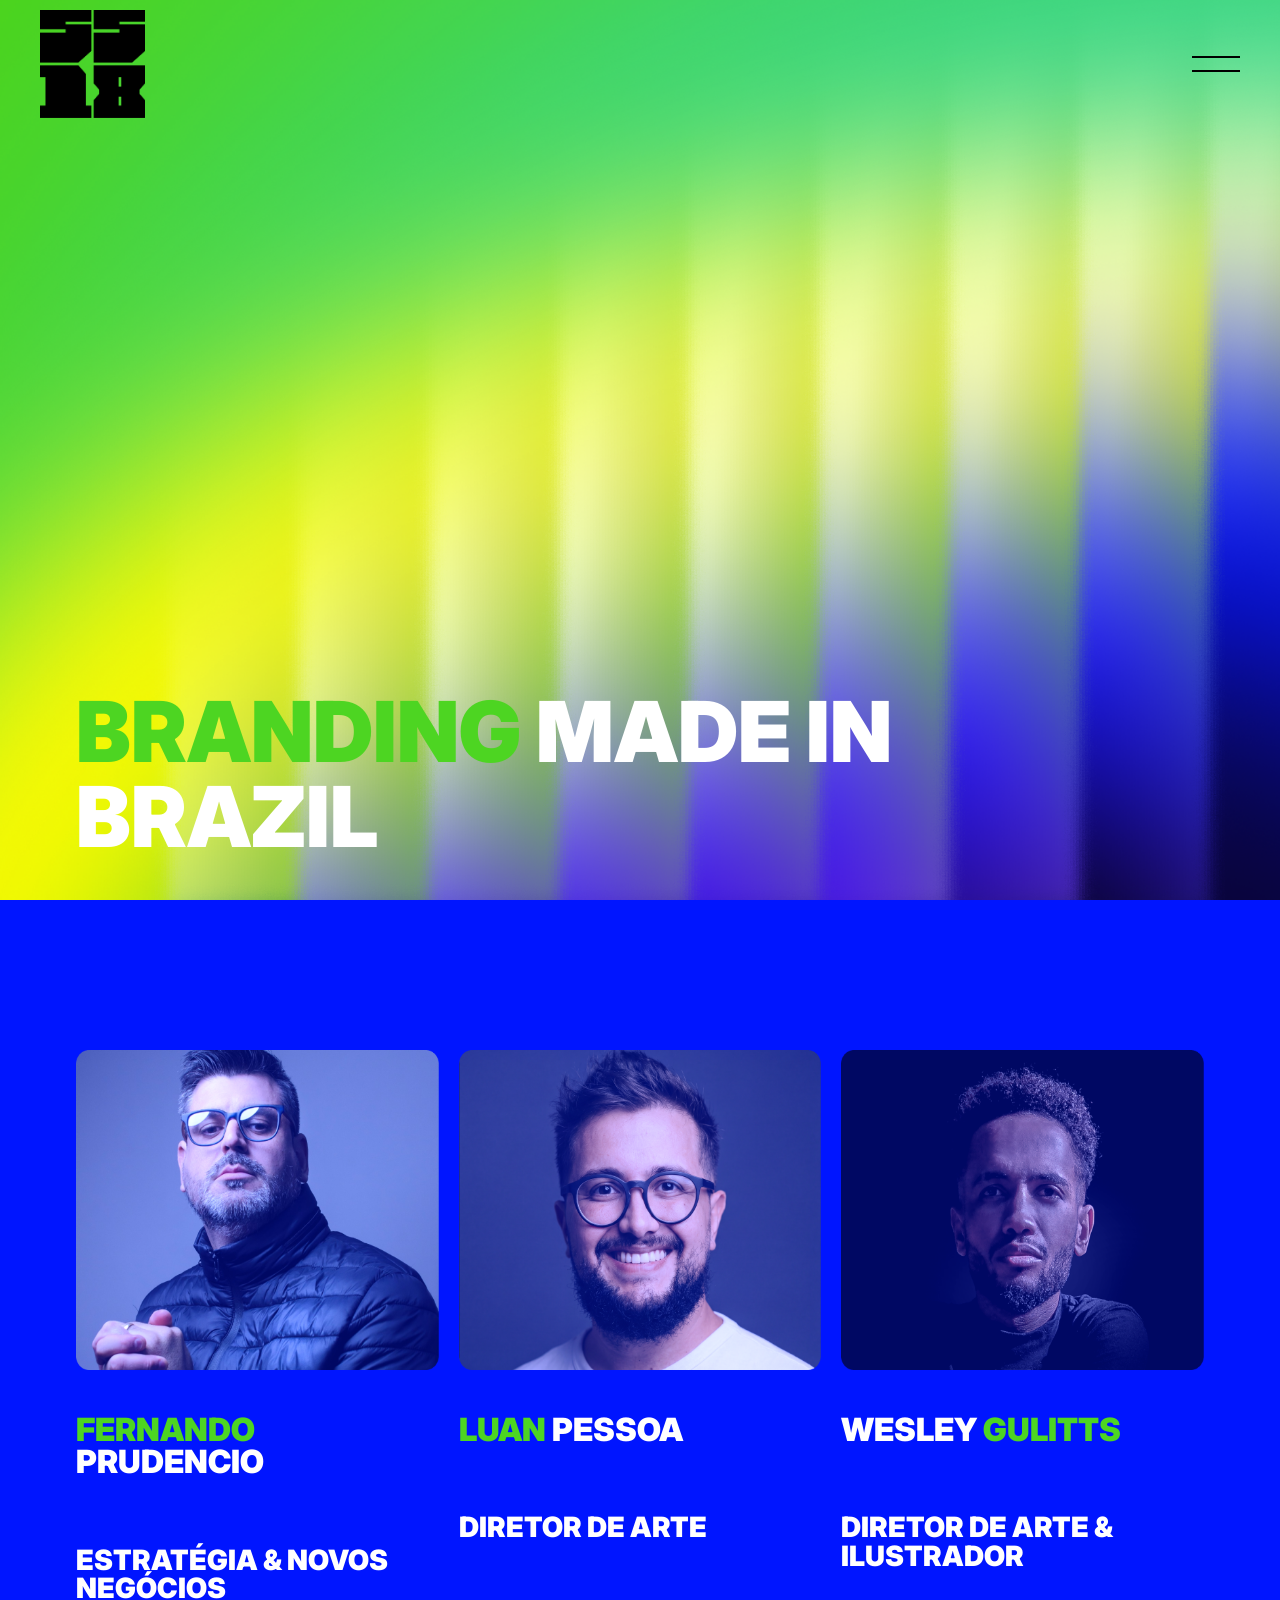
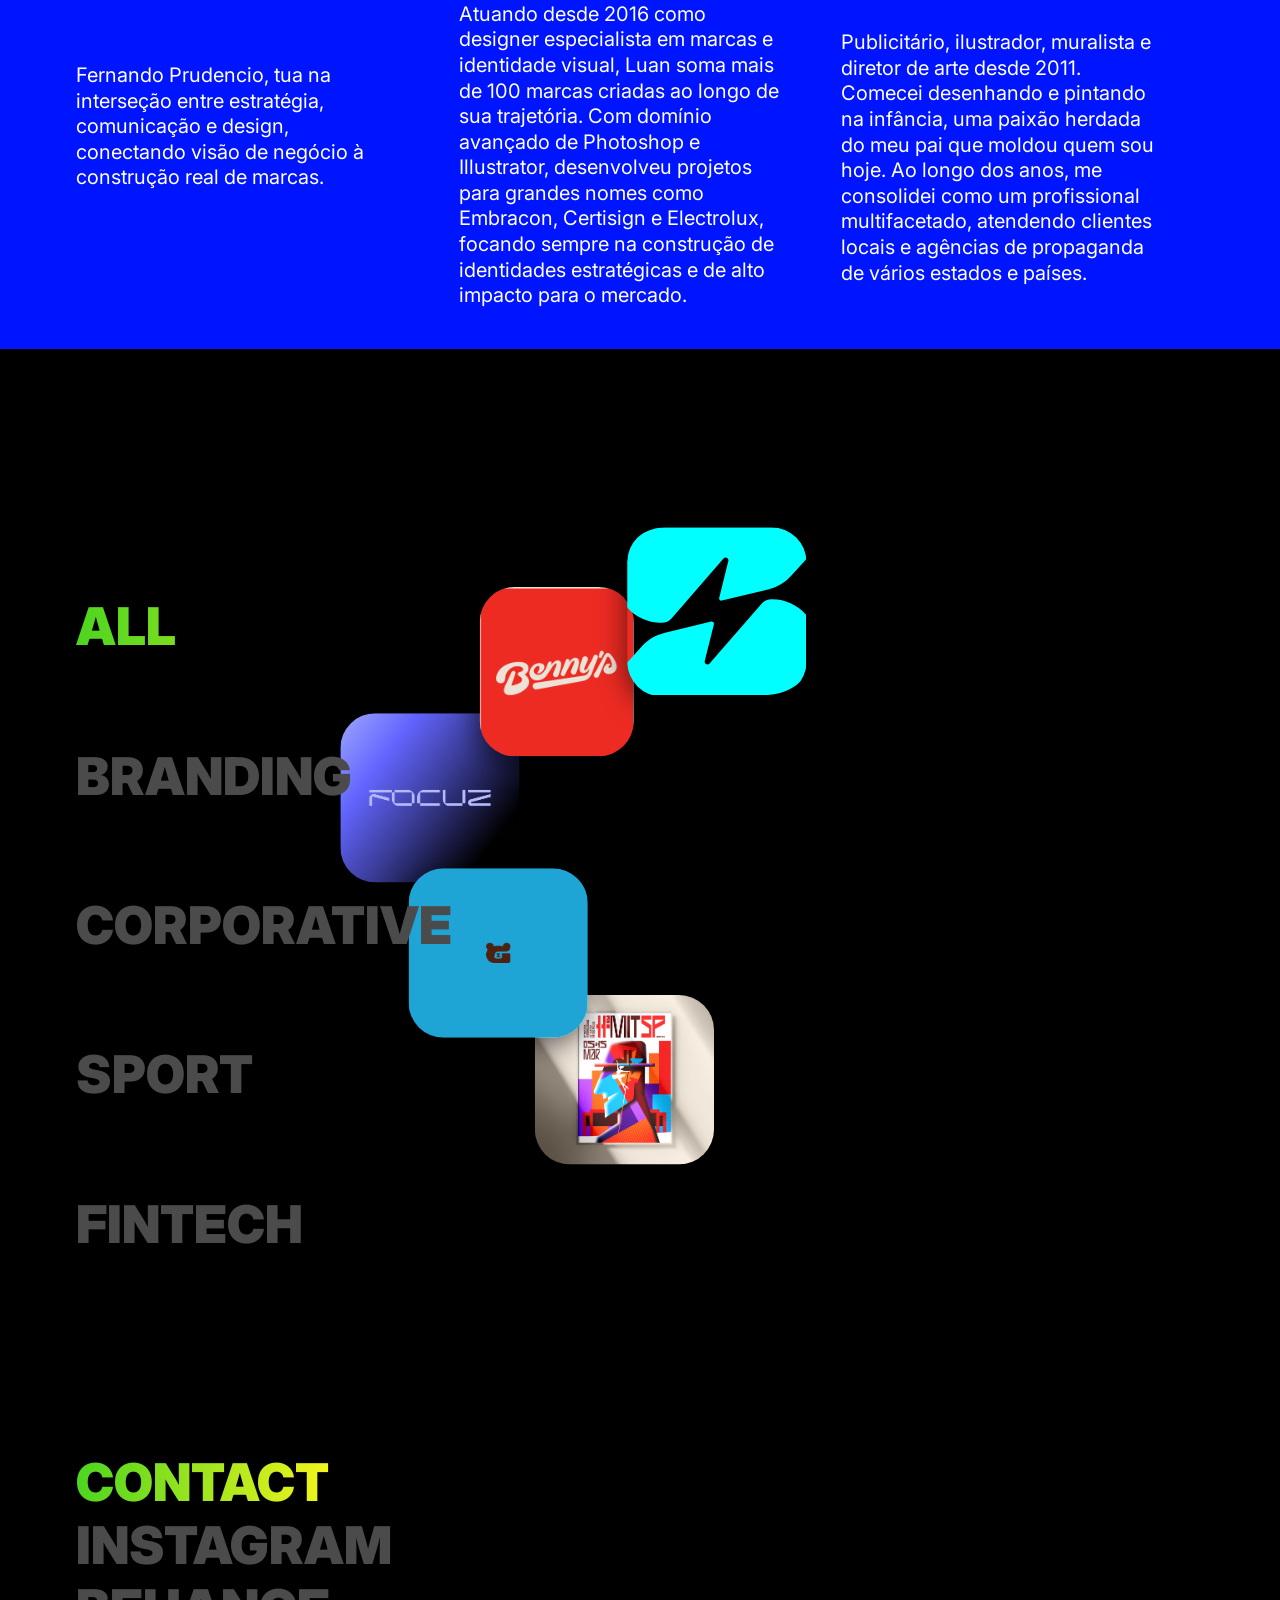
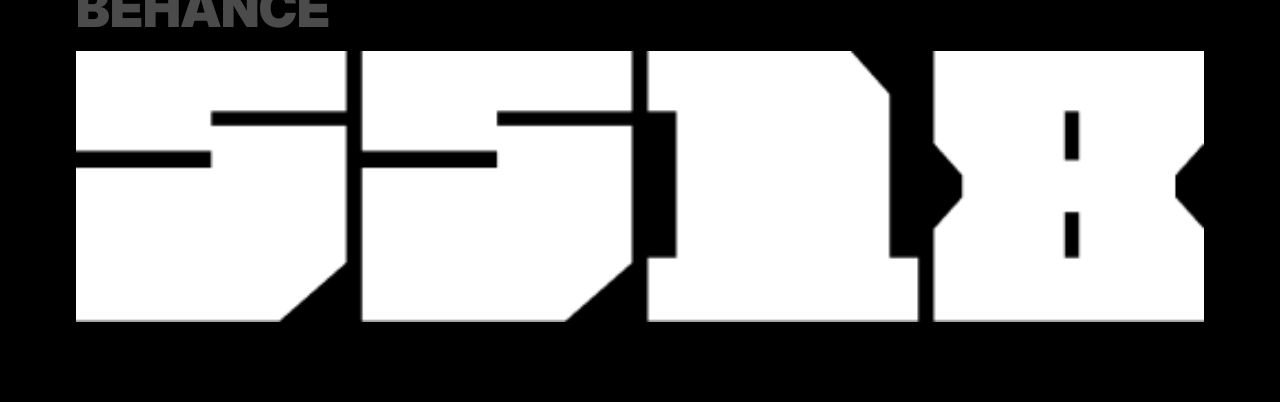
==== index.html @ 09a68612 "first commit" ====
<!DOCTYPE html>
<html lang="pt-br">
<head>
  <meta charset="UTF-8">
  <meta name="viewport" content="width=device-width, initial-scale=1.0">
  <title>5518</title>
  <link rel="stylesheet" href="globals.css">
  <link rel="stylesheet" href="style.css">

  <!-- Fonts -->
  <link rel="preconnect" href="https://fonts.googleapis.com">
  <link rel="preconnect" href="https://fonts.gstatic.com" crossorigin>
  <link href="https://fonts.googleapis.com/css2?family=Inter:ital,opsz,wght@0,14..32,100..900;1,14..32,100..900&display=swap" rel="stylesheet">
</head>
<body>
  <div id="contentWrapper">
  <main>
    <div class="navContainer">
      <div class="logoMaster">
        <a href="#home">
          <img src="./img/icons/logoNavHome.png" alt="Logo 5518">
        </a>
      </div>
      <nav id="navMenu">
        <svg id="iconMenu" width="48" height="16" viewBox="0 0 48 16" fill="none" xmlns="http://www.w3.org/2000/svg" style="cursor: pointer;">
          <path d="M0 1H48M0 15H48" stroke="white" stroke-width="2"/>
        </svg>
      </nav>
    </div>
    <section id="home" class="home">
      <h1><span>branding</span> made in brazil</h1>
    </section>
    <section id="bio" class="bio">
      <div class="bioCard fernando">
        <img src="./img/pages/bio/fernando.png" alt="fernando prudencio">
        <h1><span>fernando</span> prudencio</h1>
        <h2>estratégia & novos negócios</h2>
        <p>Fernando Prudencio, tua na interseção entre estratégia, comunicação e design, conectando visão de negócio à construção real de marcas.</p>
      </div>
      <div class="bioCard luan">
        <img src="./img/pages/bio/luan.png" alt="luan pessoa">
        <h1><span>luan</span> pessoa</h1>
        <h2>diretor de arte</h2>
        <p>Atuando desde 2016 como designer especialista em marcas e identidade visual, Luan soma mais de 100 marcas criadas ao longo de sua trajetória. Com domínio avançado de Photoshop e Illustrator, desenvolveu projetos para grandes nomes como Embracon, Certisign e Electrolux, focando sempre na construção de identidades estratégicas e de alto impacto para o mercado.</p>
      </div>
      <div class="bioCard wesley">
        <img src="./img/pages/bio/wesley.png" alt="wesley gulitts">
        <h1>wesley <span>gulitts</span></h1>
        <h2>diretor de arte & ilustrador</h2>
        <p>Publicitário, ilustrador, muralista e diretor de arte desde 2011. Comecei desenhando e pintando na infância, uma paixão herdada do meu pai que moldou quem sou hoje. Ao longo dos anos, me consolidei como um profissional multifacetado, atendendo clientes locais e agências de propaganda de vários estados e países.</p>
      </div>
    </section>
    <section id="jobs" class="jobs">
      <div class="jobsTitle">
        <h2 class="text textLinear">all</h2>
        <h2 class="text textGray">branding</h2>
        <h2 class="text textGray">corporative</h2>
        <h2 class="text textGray">sport</h2>
        <h2 class="text textGray">fintech</h2>
      </div>
      <div class="imagesGroup" data-jobs='[
        {
          "id": "simplifica",
          "name": "simplifica",
          "category": "consórcio de energia",
          "country": "brasil",
          "shortDescription": "Simplifica é uma comercializadora focada no Mercado Livre.",
          "description": "Nosso propósito é simplificar o acesso à energia, tornando o processo descomplicado e econômico para empresas em busca de eficiência e economia, sem burocracia.",
          "image": "./img/pages/jobs/simplifica/simplifica.svg",
          "detailLink": "./jobs-detail-simplifica.html"
        },
        {
          "id": "bennys",
          "name": "bennys",
          "category": "restaurante",
          "country": "brasil",
          "shortDescription": "Bennys é um restaurante de comidas rápidas e lanches.",
          "description": "Nosso propósito é oferecer uma experiência gastronômica única, combinando sabores tradicionais com ingredientes frescos e de qualidade, criando pratos deliciosos e memoráveis para nossos clientes.",
          "image": "./img/pages/jobs/bennys/bennys.png",
          "detailLink": "./jobs-detail-bennys.html"
        },
        {
          "id": "focuz",
          "name": "focuz",
          "category": "fintech",
          "country": "brasil",
          "shortDescription": "A Focuz Analytics é uma startup inovadora.",
          "description": "Construindo uma plataforma de análise de dados de ponta, projetada para fornecer insights poderosos em diversas áreas.",
          "image": "./img/pages/jobs/focuz/focuz.png",
          "detailLink": "./jobs-detail-focuz.html"
        },
        {
          "id": "geladins",
          "name": "geladins",
          "category": "restaurante",
          "country": "brasil",
          "shortDescription": "A Geladins é uma sorveteria especializada em sabores exclusivos.",
          "description": "Com uma variedade de sabores únicos e ingredientes de alta qualidade, a Geladins oferece uma experiência de sorvete artesanal que encanta os paladares mais exigentes.",
          "image": "./img/pages/jobs/geladins/geladins.png",
          "detailLink": "./jobs-detail-geladins.html"
        },
        {
          "id": "mitsp",
          "name": "mitsp",
          "category": "teatro",
          "country": "brasil",
          "shortDescription": "A MITsp – Mostra Internacional de Teatro de São Paulo chega à sua 11ª edição.",
          "description": "Reconhecida como um dos principais festivais de teatro do Brasil, mantém sua vocação experimental e crítica, além de seu papel estratégico na valorização da cultura brasileira.",
          "image": "./img/pages/jobs/mitsp/mitSP.png",
          "detailLink": "./jobs-detail-mitsp.html"
        }
      ]'>
        <div class="imgWrapper" data-job-id="simplifica" style="cursor: pointer;">
          <img src="./img/pages/jobs/simplifica/simplifica.svg" alt="simplifica">
        </div>
        <div class="imgWrapper" data-job-id="bennys" style="cursor: pointer;">
          <img src="./img/pages/jobs/bennys/bennys.png" alt="bennys">
        </div>
        <div class="imgWrapper" data-job-id="focuz" style="cursor: pointer;">
          <img src="./img/pages/jobs/focuz/focuz.png" alt="focuz">
        </div>
        <div class="imgWrapper" data-job-id="geladins" style="cursor: pointer;">
          <img src="./img/pages/jobs/geladins/geladins.png" alt="geladins">
        </div>
        <div class="imgWrapper" data-job-id="mitsp" style="cursor: pointer;">
          <img src="./img/pages/jobs/mitsp/mitSP.png" alt="mitsp">
        </div>
        
      </div>
      <div id="jobPreview" class="jobPreview hidden">
        <div class="jobPreviewContent">
          <div class="jobPreviewHeader">
            <button id="closePreview" class="previewButton closeButton" title="Voltar">
              <svg width="24" height="24" viewBox="0 0 24 24" fill="none" stroke="currentColor" stroke-width="2">
                <path d="M19 12H5M12 19l-7-7 7-7"/>
              </svg>
            </button>
            <h2 id="previewJobName"></h2>
            <button id="nextPreview" class="previewButton nextButton" title="Próximo">
              <svg width="24" height="24" viewBox="0 0 24 24" fill="none" stroke="currentColor" stroke-width="2">
                <path d="M5 12h14M12 5l7 7-7 7"/>
              </svg>
            </button>
          </div>
          <div class="jobPreviewBody">
            <img id="previewJobImage" src="" alt="">
            <div class="jobPreviewInfo">
              <div class="jobPreviewMeta">
                <span id="previewJobCategory"></span>
                <span id="previewJobCountry"></span>
              </div>
              <p id="previewJobDescription"></p>
              <a id="previewJobLink" href="" class="viewMoreButton">Ver mais</a>
            </div>
          </div>
        </div>
      </div>
    </section>
  </main>
  <footer id="footer" class="footer">
    <div class="footerLinks">
      <a class="text textLinear" href="">contact</a>
      <a class="text textGray" href="">instagram</a>
      <a class="text textGray" href="">behance</a>
    </div>
    <div class="footerLogo">
      <img src="./img/icons/logoFooter.png" alt="5518 logo">
    </div>
  </footer>
  </div>

  <aside id="sideMenu">
    <div class="sideMenuTop">
      <a href="#home">
        <img src="./img/icons/logoNavBio.png" alt="5518 logo" class="sideMenuLogo">
      </a>
      <svg id="closeMenu" width="40" height="40" viewBox="0 0 24 24" fill="none" stroke="#ffff" stroke-width="1" style="cursor: pointer;">
        <path d="M18 6L6 18M6 6l12 12"/>
      </svg>
    </div>
    <div class="sideMenuBottom">
      <ul id="menuOptions">
        <li><a href="#bio" >BIO</a></li>
        <li><a href="#jobs">JOBS</a></li>
        <li><a href="#footer">CONTACT</a></li>
      </ul>
    </div>
  </aside>

  <script src="./script.js"></script>
</body>
</html>
---- globals.css ----
@import url("https://cdnjs.cloudflare.com/ajax/libs/meyer-reset/2.0/reset.min.css");
* {
  -webkit-font-smoothing: antialiased;
  box-sizing: border-box;
}
html,
body {
  margin: 0px;
  height: 100%;
}
/* a blue color as a generic focus style */
button:focus-visible {
  outline: 2px solid #4a90e2 !important;
  outline: -webkit-focus-ring-color auto 5px !important;
}
a {
  text-decoration: none;
}
/* @FONTWARNING[{"type": "restricted", "family": "Inter-Black", "weight": "900", "style": "normal", "allowsCrossOrigin": false}] */

@font-face {
  font-family: "Inter-Black";
  src: local("Inter-Black");
}
---- style.css ----
.navContainer{
  display: flex;
  justify-content: space-between;
  align-items: center;

  position: absolute; /* trocar para fixed para usar versao anteior*/
  top: 0;
  left: 0;
  width: 100%;
  padding: 10px 40px;
  box-sizing: border-box;
  z-index: 1000;
  background: transparent;
}

.navContainerJobDetail{
  display: flex;
  justify-content: space-between;
  align-items: center;
  background-color: #fff;
  top: 0;
  left: 0;
  width: 100%;
  padding: 10px 40px;
  box-sizing: border-box;
  z-index: 1000;
}

body {
  overflow-x: hidden;
  background-color: #000;
  margin: 0;
}

#contentWrapper {
  transition: opacity 0.3s ease;
  position: relative;
  width: 100%;
  min-height: 100vh;
}

body.menu-open #contentWrapper {
  opacity: 1; /* Keep visible */
}

#sideMenu {
  position: fixed;
  top: 0;
  left: 0;
  width: 100vw;
  height: 100vh;
  background-color: #000;
  z-index: 2000;
  display: flex;
  flex-direction: column;
  justify-content: space-between;
  padding: 40px 76px;
  box-sizing: border-box;
  opacity: 0;
  visibility: hidden;
  transition: opacity 0.3s ease, visibility 0.3s ease;
}

body.menu-open #sideMenu {
  opacity: 1;
  visibility: visible;
}

.sideMenuTop {
  display: flex;
  justify-content: space-between;
  align-items: flex-start;
  width: 100%;
}

.sideMenuLogo {
  width: 140px;
  height: auto;
}

.sideMenuBottom {
  display: flex;
  justify-content: flex-start;
  width: 100%;
}

#menuOptions {
  list-style: none;
  padding: 0;
  margin: 0;
  display: flex;
  flex-direction: column;
}

#menuOptions li {
  line-height: 0.85;
}

#menuOptions li a {
  color: #4B4B4B;
  text-decoration: none;
  font-family: 'Inter', sans-serif;
  font-size: 110px;
  letter-spacing: -5%;
  font-weight: 900;
  text-transform: uppercase;
  transition: color 0.3s;
}

#menuOptions li a:hover,
#menuOptions li a.active {
  color: #4DD522;
}

.logoMaster img{
  width: 105px;
  height: 108px;
}

.home {
  display: flex;
  width: 100%;
  min-height: 100vh;
  background-color: #4fd407;
  overflow: hidden;
  background-image: url("./img/pages/home/fundoHome.png");
  background-size: cover;
  background-position: center;

  flex-direction: row;
  justify-content: flex-end;
  align-items: flex-end;
  padding: 40px 76px;
  box-sizing: border-box;
}


.homeTitle{
  width: 100%;
  display: flex;
  flex-direction: column;
  justify-content: flex-end;
  background-color: red;
}

.home h1{
  font-family: 'Inter';
  font-size: 84px;
  line-height: 102.8%;
  letter-spacing: -5%;
  font-weight: 900;
  text-transform: uppercase;
  color: #FFFFFF;
  margin: 0;
}

.home span{
  color: #4DD522;
}

.bio{
  display: flex;
  padding: 150px 76px 20px;
  justify-content: space-around;
  width: 100%;
  min-height: 100vh;
  box-sizing: border-box;

  background-color: #0015FF;
}

.bioCard{
  display: flex;
  flex-direction: column;
  width: 550px;
  gap: 17px;
}

.bioCard h1 {
  font-family: 'Inter';
  font-size: 42px;
  line-height: 102.8%;
  letter-spacing: -5%;
  font-weight: 900;
  text-transform: uppercase;
  color: #FFFFFF;
}

.bioCard h2{
  max-width: 90%;
  font-family: 'Inter';
  font-size: 28px;
  line-height: 102.8%;
  letter-spacing: -5%;
  font-weight: 900;
  text-transform: uppercase;
  color: #FFFFFF;
}

.bioCard p{
  max-width: 90%;
  font-family: 'Inter';
  font-size: 20px;
  line-height: 128.4%;
  letter-spacing: -5%;
  font-weight: 400;
  color: #FFFFFF;
}

.bioCard span{
  color: #4DD522;
}

.bioCard img{
  width: 100%;
  height: 454px;
}

.fernando img:hover {
  content: url("./img/pages/bio/Fernando-Mouseover.png");
}

.luan img:hover {
  content: url("./img/pages/bio/Luan-Mouseover.png");
}

.wesley img:hover {
  content: url("./img/pages/bio/wesley-Mouseover.png");
}

.jobs{
  display: flex;
  width: 100%;
  min-height: 100vh;
  padding: 0px 76px 76px 76px;
  box-sizing: border-box;
  background-color: #000000;
  align-items: stretch;
  flex-wrap: wrap;
}

.jobsTitle{
  display: flex;
  flex-direction: column;
  justify-content: flex-end;
  flex: 0 0 auto;
  z-index: 10;
  margin-right: 40px;
}

.imagesGroup {
  position: relative;
  flex: 1;
  display: flex;
  justify-content: center;
  align-items: center;
  min-height: 950px;
}

.imgWrapper {
  position: absolute;
  top: 50%;
  left: 50%;
  width: 0;
  height: 0;
  display: flex;
  justify-content: center;
  align-items: center;
  z-index: var(--z);
  transform: rotate(var(--spin-angle, 0deg)) translate(var(--x), var(--y)) rotate(calc(-1 * var(--spin-angle, 0deg)));
}

.imgWrapper img {
  width: 256px;
  height: 242px;
  border-radius: 50px;
  object-fit: cover;
  box-shadow: 0 10px 40px rgba(0,0,0,0.6);
  transition: transform 0.3s ease, box-shadow 0.3s ease;
  cursor: pointer;
}

.imgWrapper:hover {
  z-index: 50 !important;
}

.imgWrapper:hover img {
  transform: scale(1.50);
  box-shadow: 0 20px 60px rgba(0,0,0,0.9);
}

.imgWrapper:nth-child(1) { --x: -50px;  --y: -300px; --z: 8; }
.imgWrapper:nth-child(2) { --x: -250px; --y: -160px; --z: 7; }
.imgWrapper:nth-child(3) { --x: -380px; --y: 60px;   --z: 6; }
.imgWrapper:nth-child(4) { --x: -230px; --y: 250px;  --z: 8; }
.imgWrapper:nth-child(5) { --x: -10px;  --y: 380px;  --z: 6; }
.imgWrapper:nth-child(6) { --x: 210px;  --y: 230px;  --z: 7; }
.imgWrapper:nth-child(7) { --x: 200px;  --y: -160px; --z: 6; }

.imgWrapper:nth-child(8) { --x: 300px;  --y: 0px;    --z: 10; }
.imgWrapper:nth-child(8) img { 
  width: 350px; 
  height: 300px; 
  border-radius: 80px;
}

.jobDetail{
  background-color: #FFFFFF;
  display: flex;
  padding: 50px 76px 0;
  gap: 150px;
  width: 100%;
  box-sizing: border-box;
}

.jobdetailNav{
  flex: 5;
  box-sizing: border-box;
  min-width: 0;
}

.jobdetailNav h1{
  font-family: 'Inter';
  font-size: 72px;
  /* font-size: 45px; */
  line-height: auto;
  letter-spacing: -5%;
  font-weight: 900;
  text-transform: uppercase;
  color: #000000;
}

.jobdetailNavInfo{
  display: flex;
  flex-direction: column;
  gap: 0;
}

.jobdetailNavInfo h2{
  font-family: 'Inter';
  font-size: 72px;
  line-height: auto;
  letter-spacing: -5%;
  font-weight: 900;
  color: #B7B7B7;
  text-transform: uppercase;
  margin: 0;
}

.jobdetailHeader{
  width: 100%;
}

.jobdetailHeader h1{
  font-family: 'Inter';
  font-size: 60px;
  line-height: auto;
  letter-spacing: -5%;
  font-weight: 900;
  text-transform: uppercase;
  color: #000000;
}

.jobdetailHeader p{
  font-family: 'Inter';
  font-size: 20px;
  line-height: 128.4%;
  letter-spacing: -5%;
  font-weight: 500;
  color: #000000;
}

.jobdetailContent{
  flex: 5;
  display: flex;
  flex-direction: column;
  min-width: 0;
}

.imgDetailFull{
  width: 100%;
  height: auto;
  object-fit: cover;
}

.jobDetailImages{
  max-width: 100%;
  width: 100%;
  display: flex;
  flex-direction: column;
 
}

.jobDetailInterImg{
  width: 100%;
  display: flex;
  flex-direction: row;
}

.jobDetailInterImg img{
  flex: 1;
  width: 100%;
  height: 340px;
  object-fit: fill;
  object-position: center;
  min-width: 0;
}

.jobDetailNavBottom {
  padding: 0 76px 76px;
  display: flex;
  justify-content: flex-start;
  align-items: end;
  background-color: #FFFFFF;
  width: 100%;
  box-sizing: border-box;
}

.jobDetailNavBottom button{
  font-family: 'Inter';
  font-size: 52px;
  line-height: auto;
  letter-spacing: -5%;
  font-weight: 900;
  color: #B7B7B7;
  text-transform: uppercase;
  cursor: pointer;
  border: none;
  background-color: transparent;
}

.footer{
  background-color: #000000;
  justify-content: end;
  width: 100%;
  gap: 11px;
  display: flex;
  flex-direction: column;

  padding: 76px;
  box-sizing: border-box;
}

.footerLinks{
  width: 102px;
}

.text{
  font-family: 'Inter';
  font-size: 84px;
  line-height: auto;
  letter-spacing: -5%;
  font-weight: 900;
  text-transform: uppercase;
}

.textLinear {
  /* background: linear-gradient(90deg, #4DD520, #F3F51C); */
  background: linear-gradient(to right, #4DD520 0%, #F3F51C 100%);
  -webkit-background-clip: text;
  -webkit-text-fill-color: transparent;
  background-clip: text;
  color: transparent;
}

.textGray{
  color: #4B4B4B;
}


.footerLogo img{
  width: 100%;
}


@media (max-width: 1700px) {
  .bioCard img {
    /* width: 430px; */
    height: 380px;
  }

  .bio{
    gap: 20px;
  }

  .imagesGroup{
    padding: 0 20px;
  }
  
}

@media (max-width: 1600px) {
  .imagesGroup {
    /* Desloca o grupo um pouco para a esquerda para ficar mais centralizado na tela */
    transform: translateX(-120px);
  }
}

@media (max-width:1440px) {
  .bioCard img {
    width: 100%;
    height: 320px;
  }

  .bioCard h1 {
    font-size: 32px;
  }

  .imagesGroup {
    /* O scale(0.8) reduz o tamanho de toda a roda e imagens para 80% */
    /* Importante: se você for usar o translateX e o scale juntos, declare os dois na mesma linha! */
    transform: translateX(-100px) scale(0.7);
  }

  .jobDetail {
    gap: 80px;
    padding: 0 40px;
  }
  .jobdetailNav h1 {
    font-size: 56px;
  }
  .jobdetailNavInfo h2 {
    font-size: 56px;
  }
  .jobdetailHeader h1 {
    font-size: 48px;
  }
  .jobDetailInterImg img {
    height: 280px;
  }
}

@media (max-width:1280px) {
  .imagesGroup {
    transform: translateX(-150px) scale(0.7);
  }

  .jobDetail {
    gap: 40px;
  }
  .jobdetailNav h1 {
    font-size: 48px;
  }
  .jobdetailNavInfo h2 {
    font-size: 48px;
  }
  .jobdetailHeader h1 {
    font-size: 40px;
  }
  .jobDetailInterImg img {
    height: 240px;
  }

  .text{
    font-size: 52px;
  }
}

@media (max-width:980px) {
  .bio{
    display: grid;
    grid-template-columns: 1fr;
    justify-items: center;
  }

  .bioCard{
    align-items: center;
  }

  .bioCard img {
    height: 380px;
  }

  .imagesGroup {
    transform: translateX(-200px) scale(0.6);
  }

  .jobDetail {
    flex-direction: column;
    gap: 50px;
    padding: 0 40px;
  }
  
  .jobdetailNav {
    width: 100%;
  }
  
  .jobdetailContent {
    width: 100%;
  }

  .jobDetailNavBottom {
    padding: 0 40px 40px;
  }
}



@media (max-width: 650px) {
  .home h1{
    font-size: 40px;
  }

  .navContainer img{
    width: 50px;
    height: 52px;
  }

  #iconMenu{
    width: 30px;
    height: 30px;
  }

    #sideMenu {
    padding: 20px 40px;
  }
  
  #menuOptions li a {
    font-size: 60px;
  }

  body.menu-open #contentWrapper {
    width: 100%;
  }

  .bio{
    padding: 150px 40px 20px;
  }

  .bioCard{
    width: 100%;
  }

  .bioCard img{
    width: 100%;
    /* height: 320px; */
  }

  .bio h1{
    font-size: 28px;
  }

  .bio h2{
    font-size: 24px;
    text-align: center;
  }
  
  .bio p{
    font-size: 18px;
    text-align: justify;
  }

  .imagesGroup {
    transform: translateX(-160px) scale(0.5);
  }

  .jobDetail {
    padding: 0 20px;
  }

  .jobDetailInterImg {
    flex-direction: column;
  }

  .jobDetailInterImg img {
    height: auto;
    width: 100%;
  }

  .jobdetailNav h1, .jobdetailHeader h1 {
    font-size: 28px;
  }

  .jobdetailNavInfo h2 {
    font-size: 28px;
  }

  .jobdetailHeader p {
    font-size: 18px;
  }

  .jobDetailNavBottom {
    padding: 0 20px 40px;
  }

  .jobDetailNavBottom button {
    font-size: 32px;
  }

  .text{
    font-size: 40px;
  }

  .jobs{
    padding: 0 40px;
  }

  .footer{
    padding: 76px 40px;
  }
  
}

@media (max-width:480px) {


  .home h1{
    text-align: center;
  }
  .bioCard h1{
    font-size: 20px;
  }
  
  .bio h2{
    font-size: 18px;
  }
  
  .bio p{
    max-width: 100%;
    font-size: 16px;
  }
  .bioCard img{
    height: 250px;
  }

  .jobs{
    flex-direction: column-reverse;
    align-items: start;
  }

  .imagesGroup {
    transform: none;
    min-height: 50px;
    max-height: 360px !important;
    width: 100%;
    justify-content: flex-start;
    overflow-x: auto;
    gap: 15px;
    padding-bottom: 20px;
    
    -ms-overflow-style: none;
    scrollbar-width: none;
  }
  
  .imagesGroup::-webkit-scrollbar {
    display: none;
  }

  .imgWrapper {
    position: static;
    transform: none !important;   
    flex: 0 0 auto;
    width: auto;
    height: auto;
  }

  .imgWrapper img,
  .imgWrapper:nth-child(8) img {
    width: 210px;
    height: 210px; /* Altura maior para usar melhor o espaço vertical da tela */
    border-radius: 50px;
    object-fit: cover;
    z-index: 9999;
  }

  .imgWrapper:hover img {
    transform: none; 
  }

  .text{
    font-size: 36px;
  }

  .logoMaster img {
    width: 50px;
    height: 50px;
}
  
}

/* Job Preview Styles */
.jobPreview {
  width: 100%;
  padding: 60px 76px;
  box-sizing: border-box;
  background-color: #000000;
  opacity: 0;
  visibility: hidden;
  transition: opacity 0.3s ease, visibility 0.3s ease;
  /* margin-top: -20px; */
}

.jobPreview.hidden {
  display: none;
}

.jobPreview.visible {
  opacity: 1;
  visibility: visible;
  display: block;
}

.jobPreviewContent {
  max-width: 1400px;
  margin: 0 auto;
}

.jobPreviewHeader {
  display: flex;
  justify-content: space-between;
  align-items: center;
  margin-bottom: 40px;
  gap: 20px;
}

.previewButton {
  background: none;
  border: none;
  color: #FFFFFF;
  cursor: pointer;
  padding: 10px;
  display: flex;
  align-items: center;
  justify-content: center;
  transition: color 0.3s ease, transform 0.3s ease;
  font-size: 24px;
}

.previewButton:hover {
  color: #4DD522;
  transform: scale(1.1);
}

#previewJobName {
  font-family: 'Inter';
  font-size: 52px;
  line-height: 102.8%;
  letter-spacing: -5%;
  font-weight: 900;
  text-transform: uppercase;
  color: #FFFFFF;
  flex: 1;
  text-align: center;
  margin: 0;
}

.jobPreviewBody {
  display: flex;
  gap: 60px;
  align-items: flex-start;
}

#previewJobImage {
  width: 400px;
  height: 400px;
  object-fit: cover;
  border-radius: 20px;
  flex-shrink: 0;
}

.jobPreviewInfo {
  flex: 1;
  display: flex;
  flex-direction: column;
  justify-content: flex-start;
  gap: 30px;
}

.jobPreviewMeta {
  display: flex;
  gap: 30px;
  font-family: 'Inter';
  font-size: 18px;
  line-height: 128.4%;
  letter-spacing: -5%;
  font-weight: 500;
  text-transform: uppercase;
}

.jobPreviewMeta span {
  color: #B7B7B7;
}

#previewJobDescription {
  font-family: 'Inter';
  font-size: 20px;
  line-height: 128.4%;
  letter-spacing: -5%;
  font-weight: 400;
  color: #FFFFFF;
  margin: 0;
}

.viewMoreButton {
  display: inline-block;
  font-family: 'Inter';
  font-size: 20px;
  line-height: 102.8%;
  letter-spacing: -5%;
  font-weight: 900;
  text-transform: uppercase;
  color: #FFFFFF;
  text-decoration: none;
  border-bottom: 2px solid #4DD522;
  padding-bottom: 8px;
  transition: all 0.3s ease;
  width: fit-content;
}

.viewMoreButton:hover {
  color: #4DD522;
  border-bottom-color: #FFFFFF;
}

@media (max-width: 1280px) {
  .jobPreviewBody {
    gap: 40px;
  }

  #previewJobImage {
    width: 320px;
    height: 320px;
  }

  #previewJobName {
    font-size: 40px;
  }
}

@media (max-width: 768px) {
  .jobPreview {
    padding: 40px 40px;
  }

  .jobPreviewHeader {
    margin-bottom: 30px;
  }

  #previewJobName {
    font-size: 28px;
  }

  .jobPreviewBody {
    flex-direction: column;
    gap: 30px;
  }

  #previewJobImage {
    width: 100%;
    height: auto;
    max-height: 300px;
  }

  .previewButton {
    padding: 5px;
  }
}

@media (max-width: 480px) {
  .jobPreview {
    padding: 20px 20px;
  }

  .jobPreviewHeader {
    margin-bottom: 20px;
  }

  #previewJobName {
    font-size: 20px;
  }

  .jobPreviewMeta {
    font-size: 14px;
  }

  #previewJobDescription {
    font-size: 16px;
  }

  .viewMoreButton {
    font-size: 16px;
  }
}
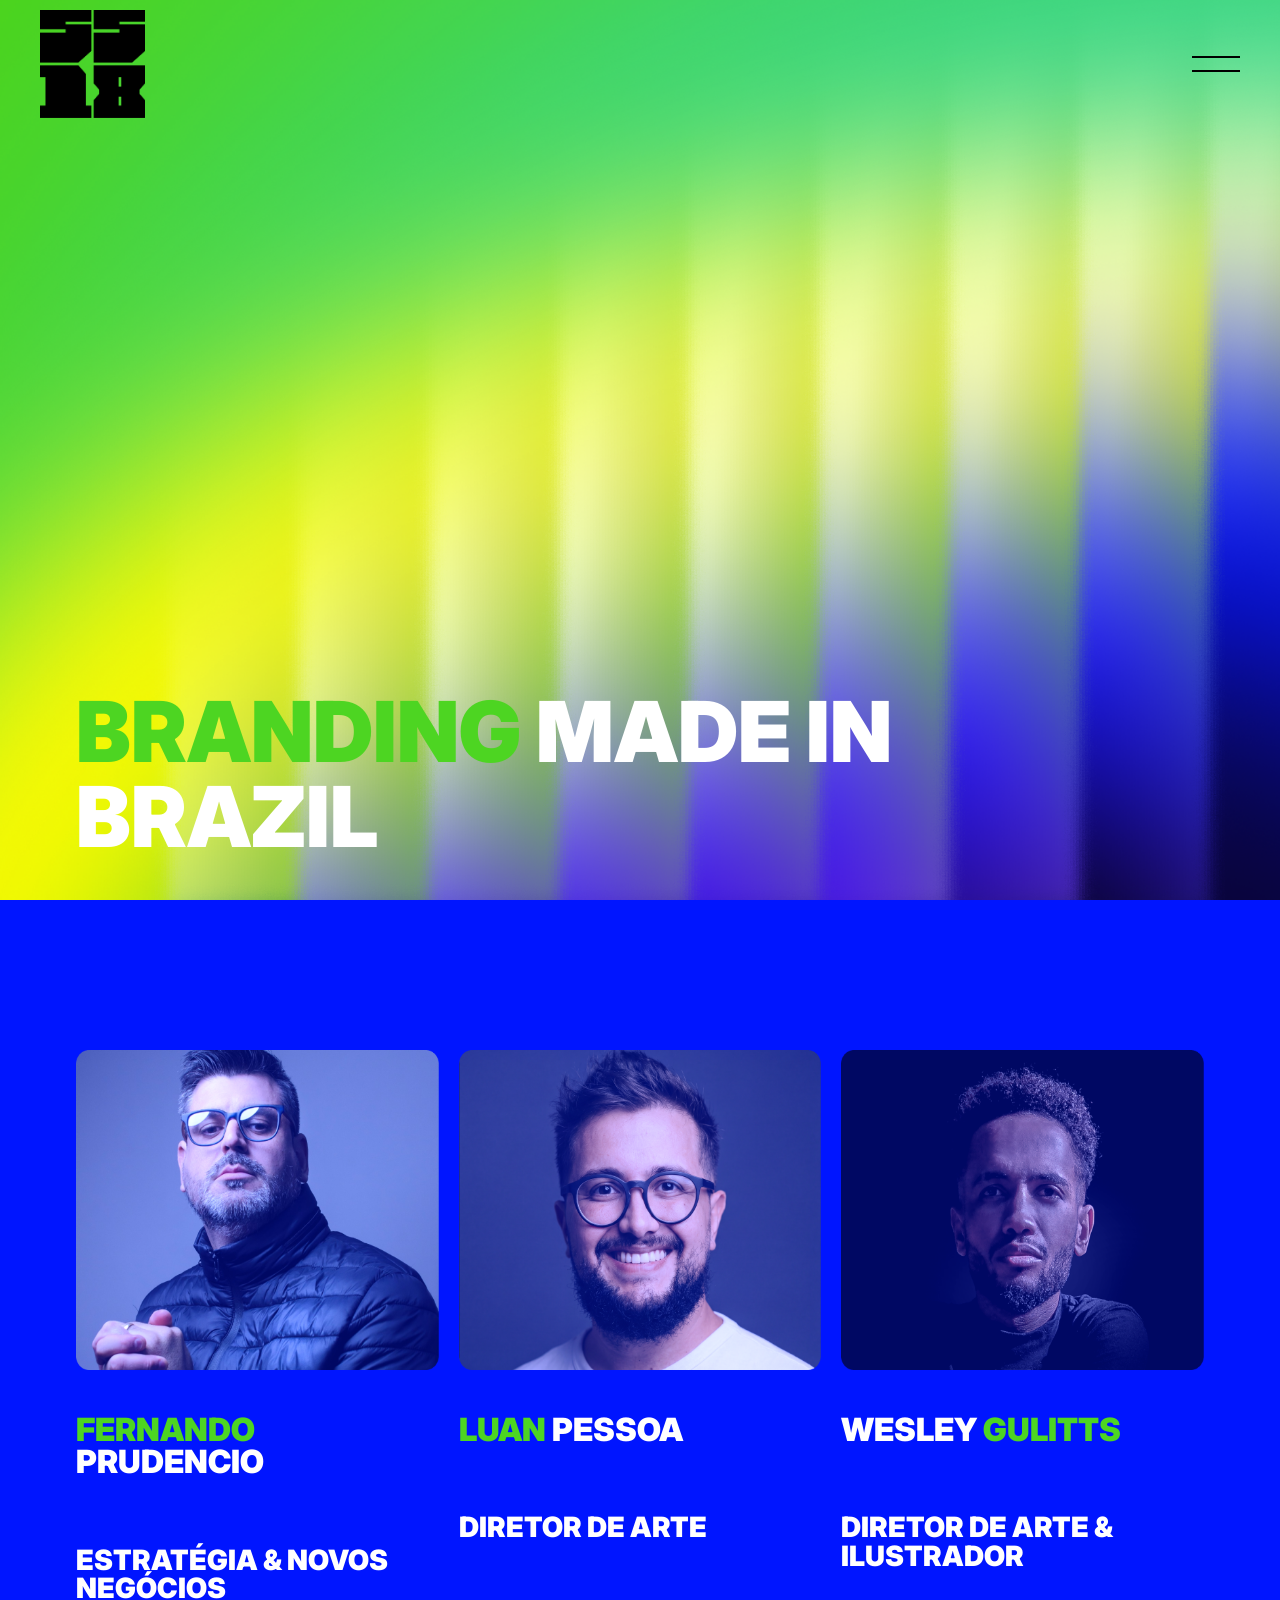
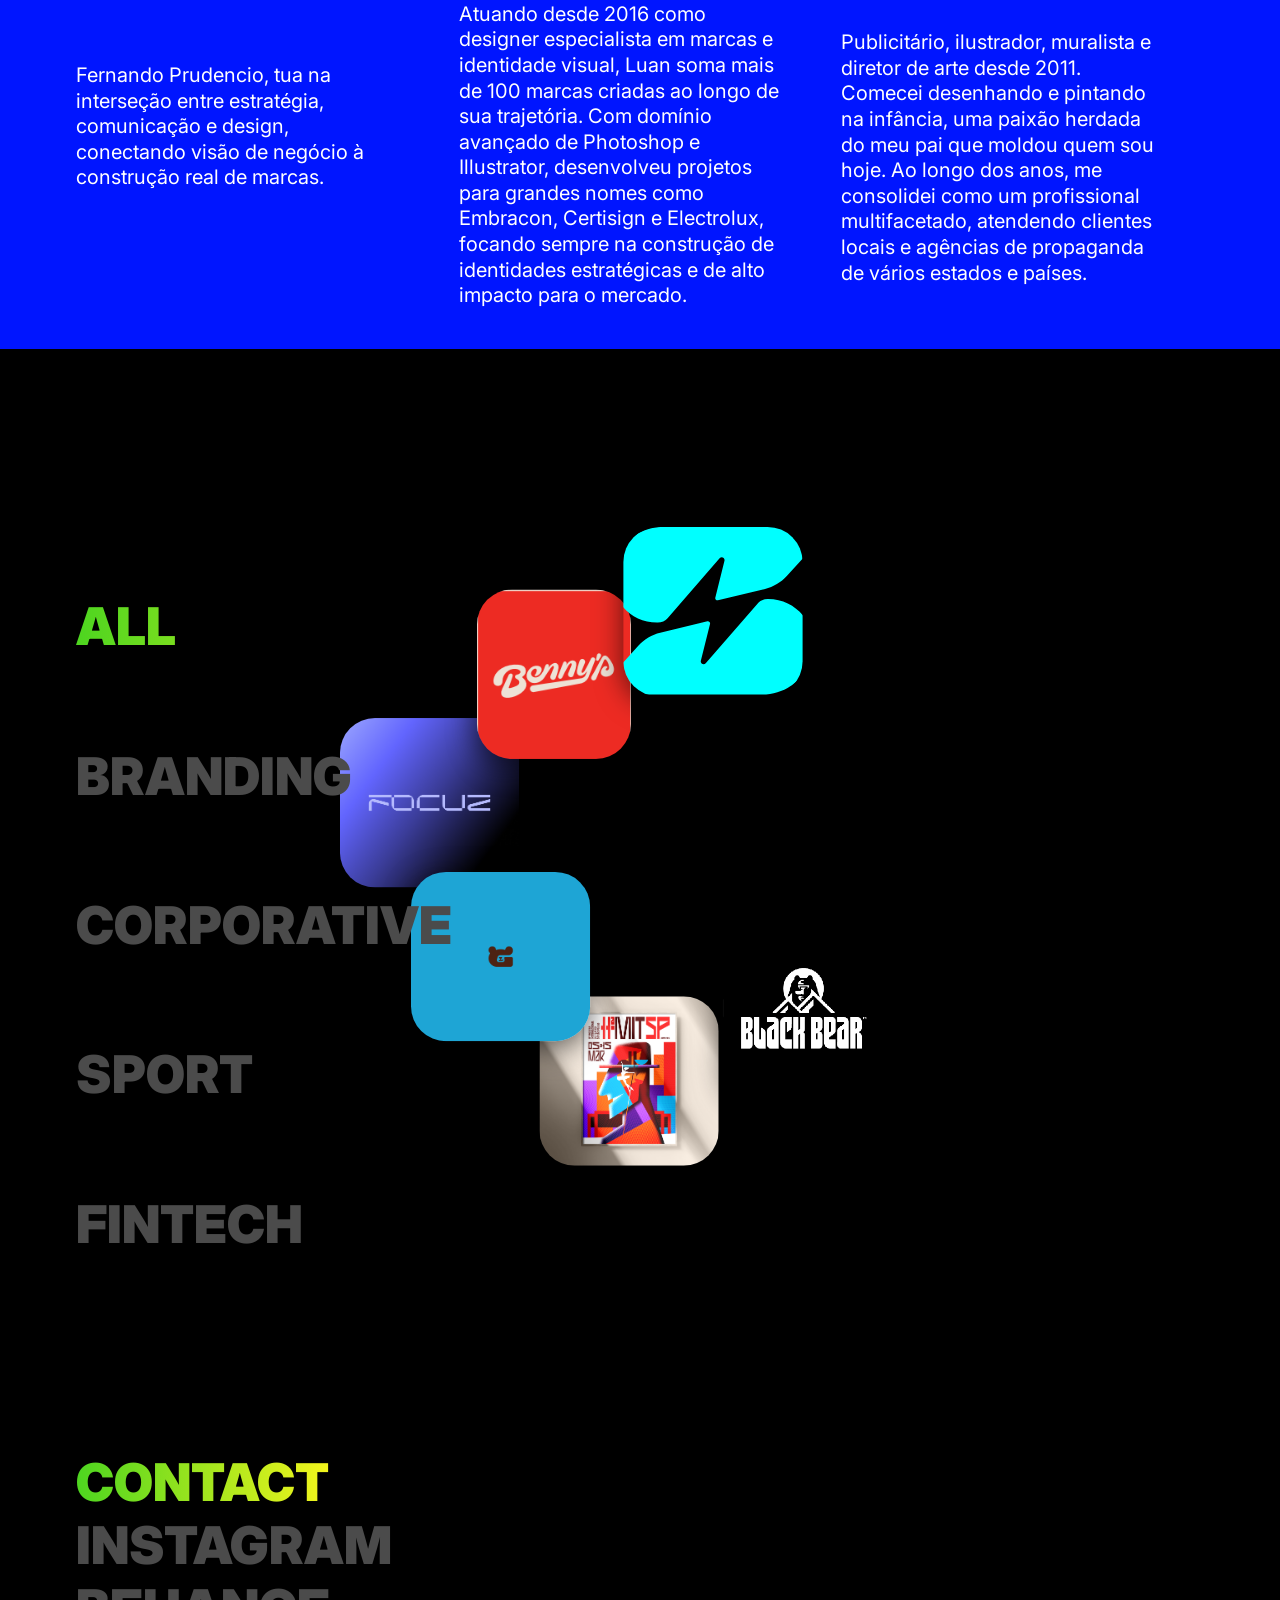
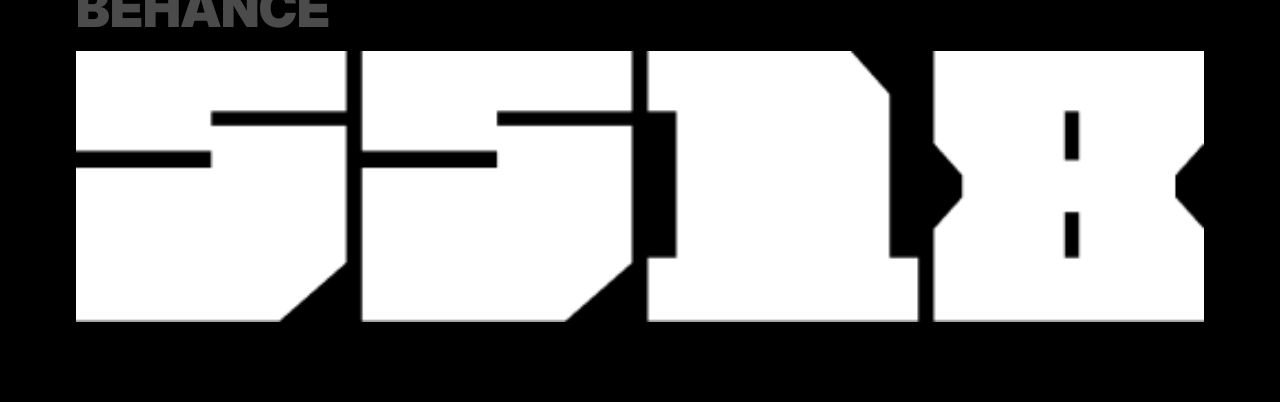
==== commit 8d378d64: "Update job details for Benny’s Burger, Black Bear, Focuz, and Geladins; enhance styles with new desc" ====
--- a/index.html
+++ b/index.html
@@ -75,7 +75,7 @@
           "category": "restaurante",
           "country": "brasil",
           "shortDescription": "Bennys é um restaurante de comidas rápidas e lanches.",
-          "description": "Nosso propósito é oferecer uma experiência gastronômica única, combinando sabores tradicionais com ingredientes frescos e de qualidade, criando pratos deliciosos e memoráveis para nossos clientes.",
+          "description": "Desde 2013, a Benny’s Burger transforma o clássico burger americano em uma experiência carregada de personalidade, exagero visual e sabor memorável.",
           "image": "./img/pages/jobs/bennys/bennys.png",
           "detailLink": "./jobs-detail-bennys.html"
         },
@@ -85,7 +85,7 @@
           "category": "fintech",
           "country": "brasil",
           "shortDescription": "A Focuz Analytics é uma startup inovadora.",
-          "description": "Construindo uma plataforma de análise de dados de ponta, projetada para fornecer insights poderosos em diversas áreas.",
+          "description": "Não é apenas um óculos. Não é apenas tecnologia. É uma nova forma de perceber o mundo.",
           "image": "./img/pages/jobs/focuz/focuz.png",
           "detailLink": "./jobs-detail-focuz.html"
         },
@@ -95,7 +95,7 @@
           "category": "restaurante",
           "country": "brasil",
           "shortDescription": "A Geladins é uma sorveteria especializada em sabores exclusivos.",
-          "description": "Com uma variedade de sabores únicos e ingredientes de alta qualidade, a Geladins oferece uma experiência de sorvete artesanal que encanta os paladares mais exigentes.",
+          "description": "Geladins nasce da mistura entre afeto, sabor e memória afetiva. Inspirada nos clássicos geladinhos que marcaram a infância de tantas pessoas.",
           "image": "./img/pages/jobs/geladins/geladins.png",
           "detailLink": "./jobs-detail-geladins.html"
         },
@@ -108,6 +108,16 @@
           "description": "Reconhecida como um dos principais festivais de teatro do Brasil, mantém sua vocação experimental e crítica, além de seu papel estratégico na valorização da cultura brasileira.",
           "image": "./img/pages/jobs/mitsp/mitSP.png",
           "detailLink": "./jobs-detail-mitsp.html"
+        },
+        {
+          "id": "blackbear",
+          "name": "blackbear",
+          "category": "moda",
+          "country": "brasil",
+          "shortDescription": "Black Bear nasce da união entre força e consciência.",
+          "description": "Uma marca criada para homens que entendem o cuidado pessoal como parte da própria identidade, não como excesso, aparência ou performance vazia.",
+          "image": "./img/pages/jobs/blackbear/blackbear1.png",
+          "detailLink": "./jobs-detail-blackbear.html"
         }
       ]'>
         <div class="imgWrapper" data-job-id="simplifica" style="cursor: pointer;">
@@ -124,6 +134,9 @@
         </div>
         <div class="imgWrapper" data-job-id="mitsp" style="cursor: pointer;">
           <img src="./img/pages/jobs/mitsp/mitSP.png" alt="mitsp">
+        </div>
+        <div class="imgWrapper" data-job-id="blackbear" style="cursor: pointer;">
+          <img src="./img/pages/jobs/blackbear/blackbear1.png" alt="blackbear">
         </div>
         
       </div>
--- a/style.css
+++ b/style.css
@@ -381,6 +381,7 @@
   width: 100%;
   height: auto;
   object-fit: cover;
+  border-radius: 20px;
 }
 
 .jobDetailImages{
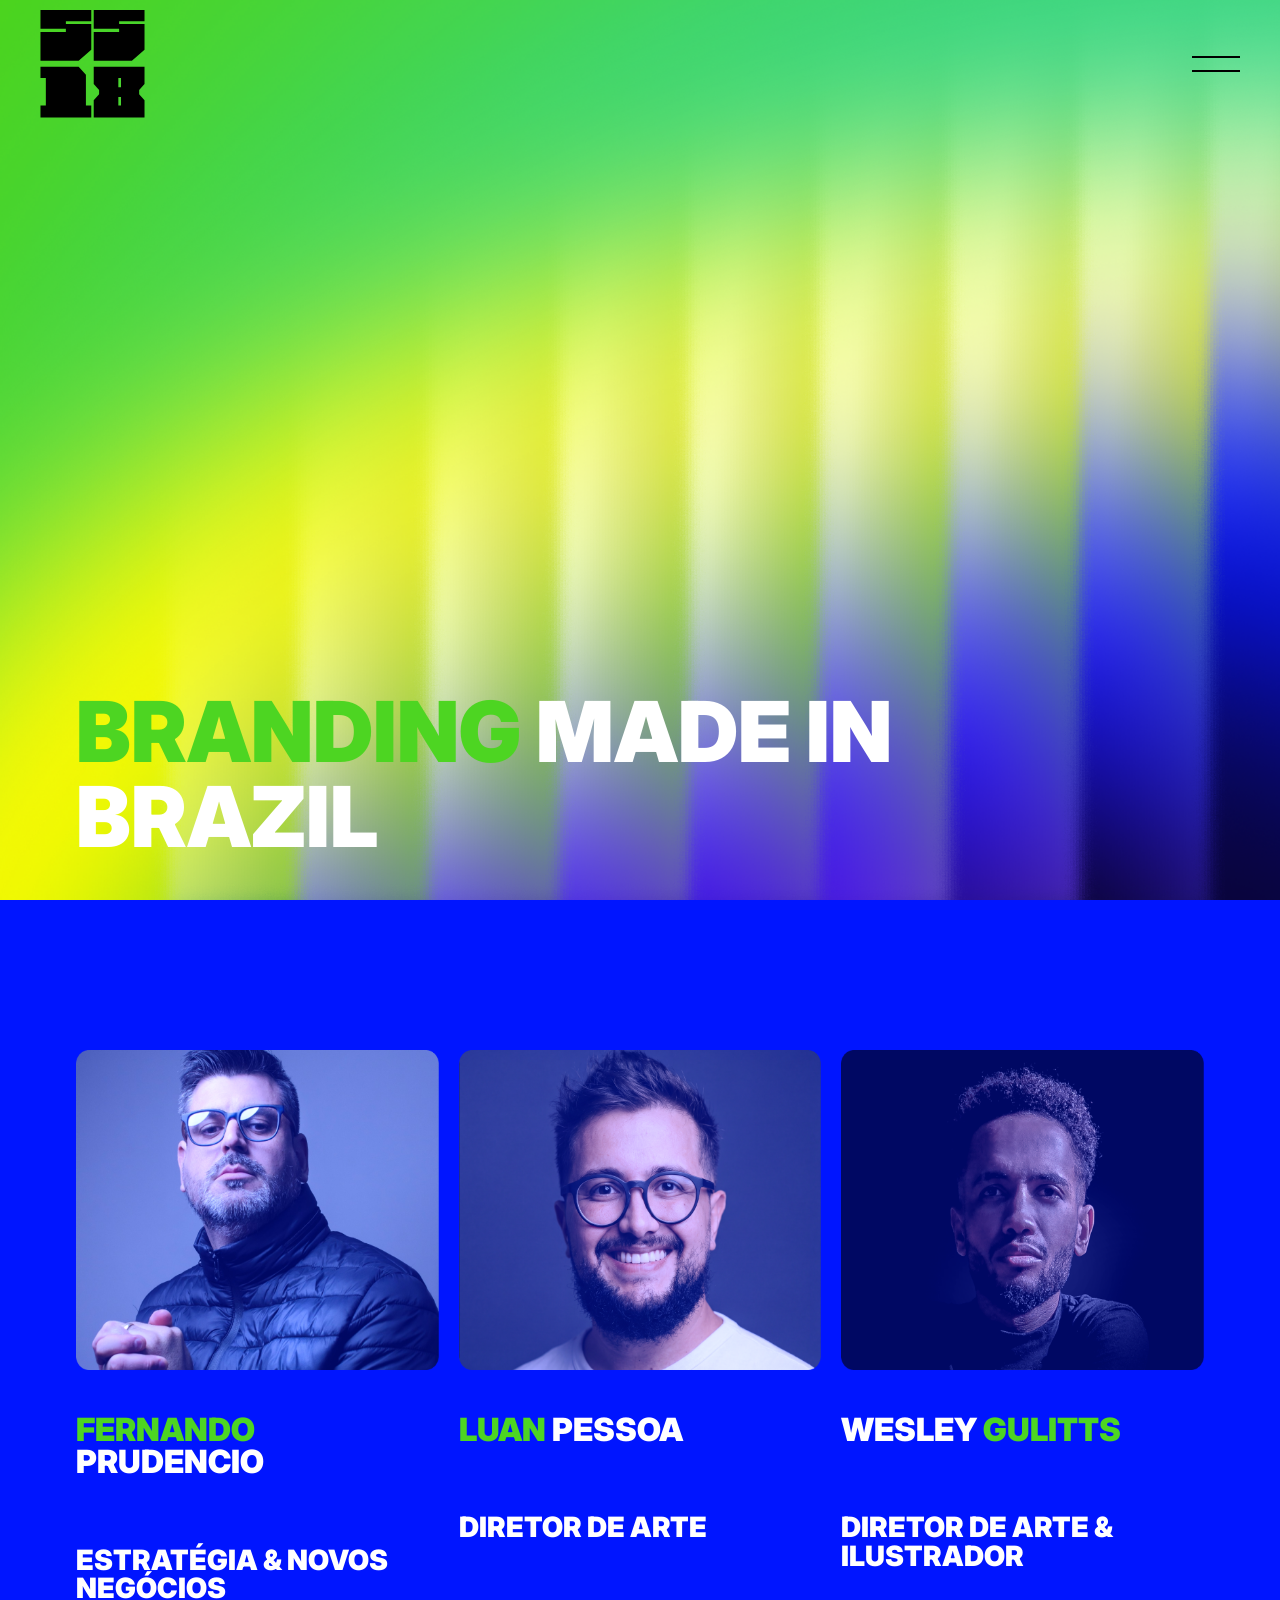
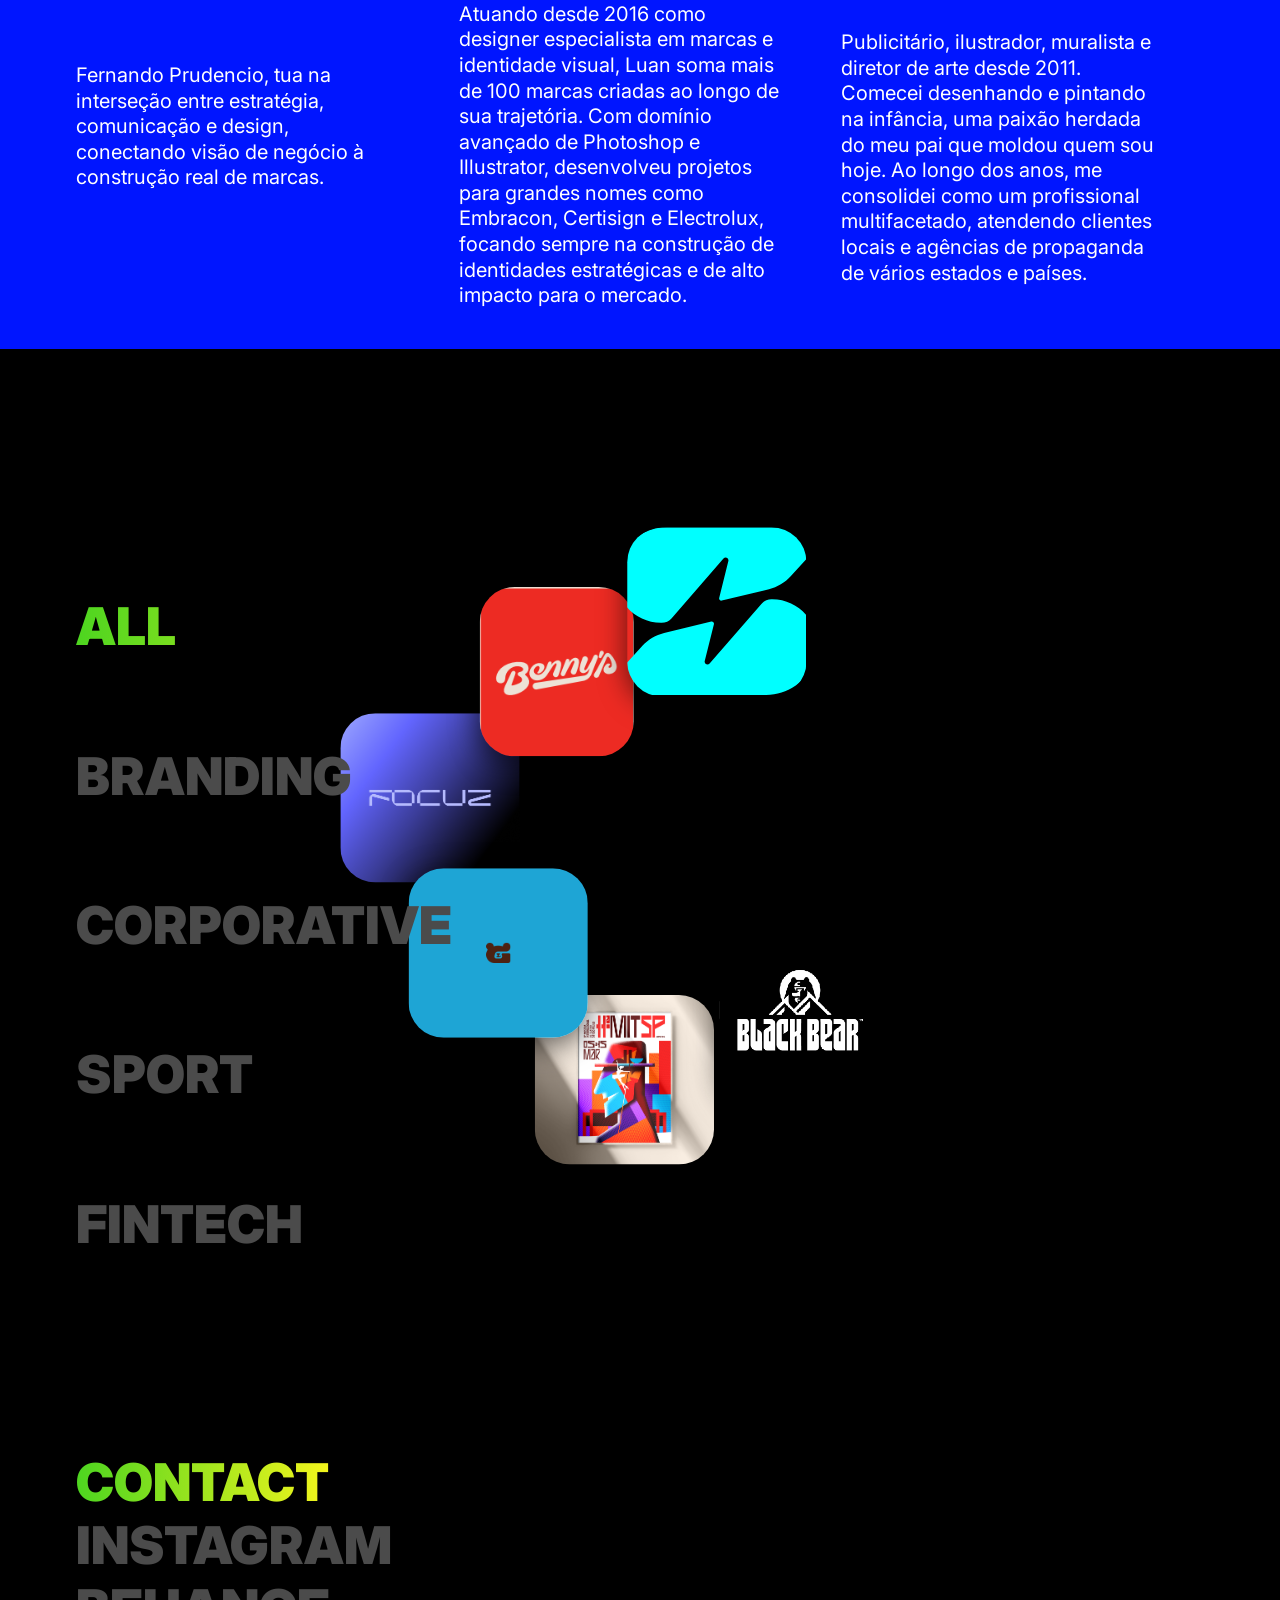
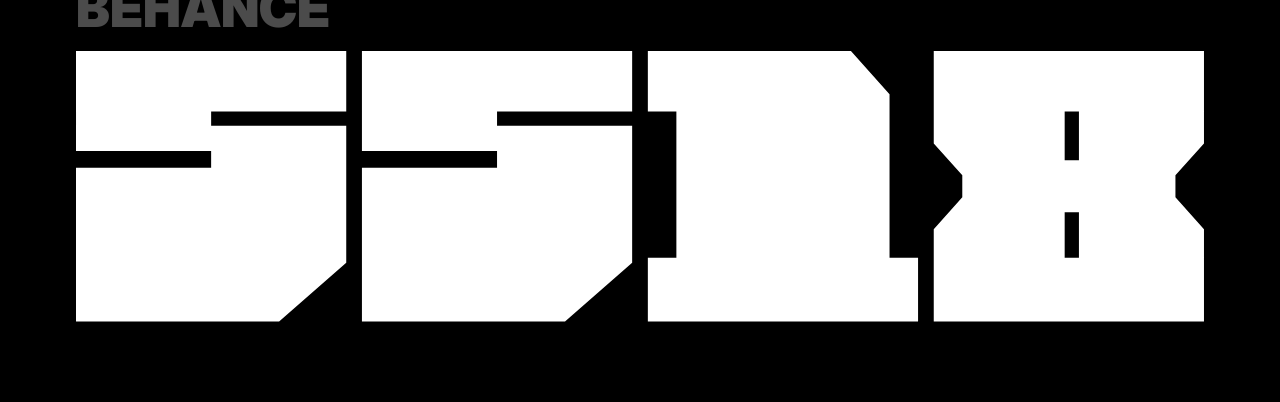
==== commit 98c5b712: "Add SVG logos and update references in HTML and JS; change navContainer position to fixed" ====
--- a/index.html
+++ b/index.html
@@ -18,7 +18,7 @@
     <div class="navContainer">
       <div class="logoMaster">
         <a href="#home">
-          <img src="./img/icons/logoNavHome.png" alt="Logo 5518">
+          <img src="./img/icons/logoNavHome.svg" alt="Logo 5518">
         </a>
       </div>
       <nav id="navMenu">
@@ -177,7 +177,7 @@
       <a class="text textGray" href="">behance</a>
     </div>
     <div class="footerLogo">
-      <img src="./img/icons/logoFooter.png" alt="5518 logo">
+      <img src="./img/icons/logoFooter.svg" alt="5518 logo">
     </div>
   </footer>
   </div>
@@ -185,7 +185,7 @@
   <aside id="sideMenu">
     <div class="sideMenuTop">
       <a href="#home">
-        <img src="./img/icons/logoNavBio.png" alt="5518 logo" class="sideMenuLogo">
+        <img src="./img/icons/logoNavBio.svg" alt="5518 logo" class="sideMenuLogo">
       </a>
       <svg id="closeMenu" width="40" height="40" viewBox="0 0 24 24" fill="none" stroke="#ffff" stroke-width="1" style="cursor: pointer;">
         <path d="M18 6L6 18M6 6l12 12"/>
--- a/style.css
+++ b/style.css
@@ -3,7 +3,7 @@
   justify-content: space-between;
   align-items: center;
 
-  position: absolute; /* trocar para fixed para usar versao anteior*/
+  position: fixed; /* trocar para fixed para usar versao anteior*/
   top: 0;
   left: 0;
   width: 100%;
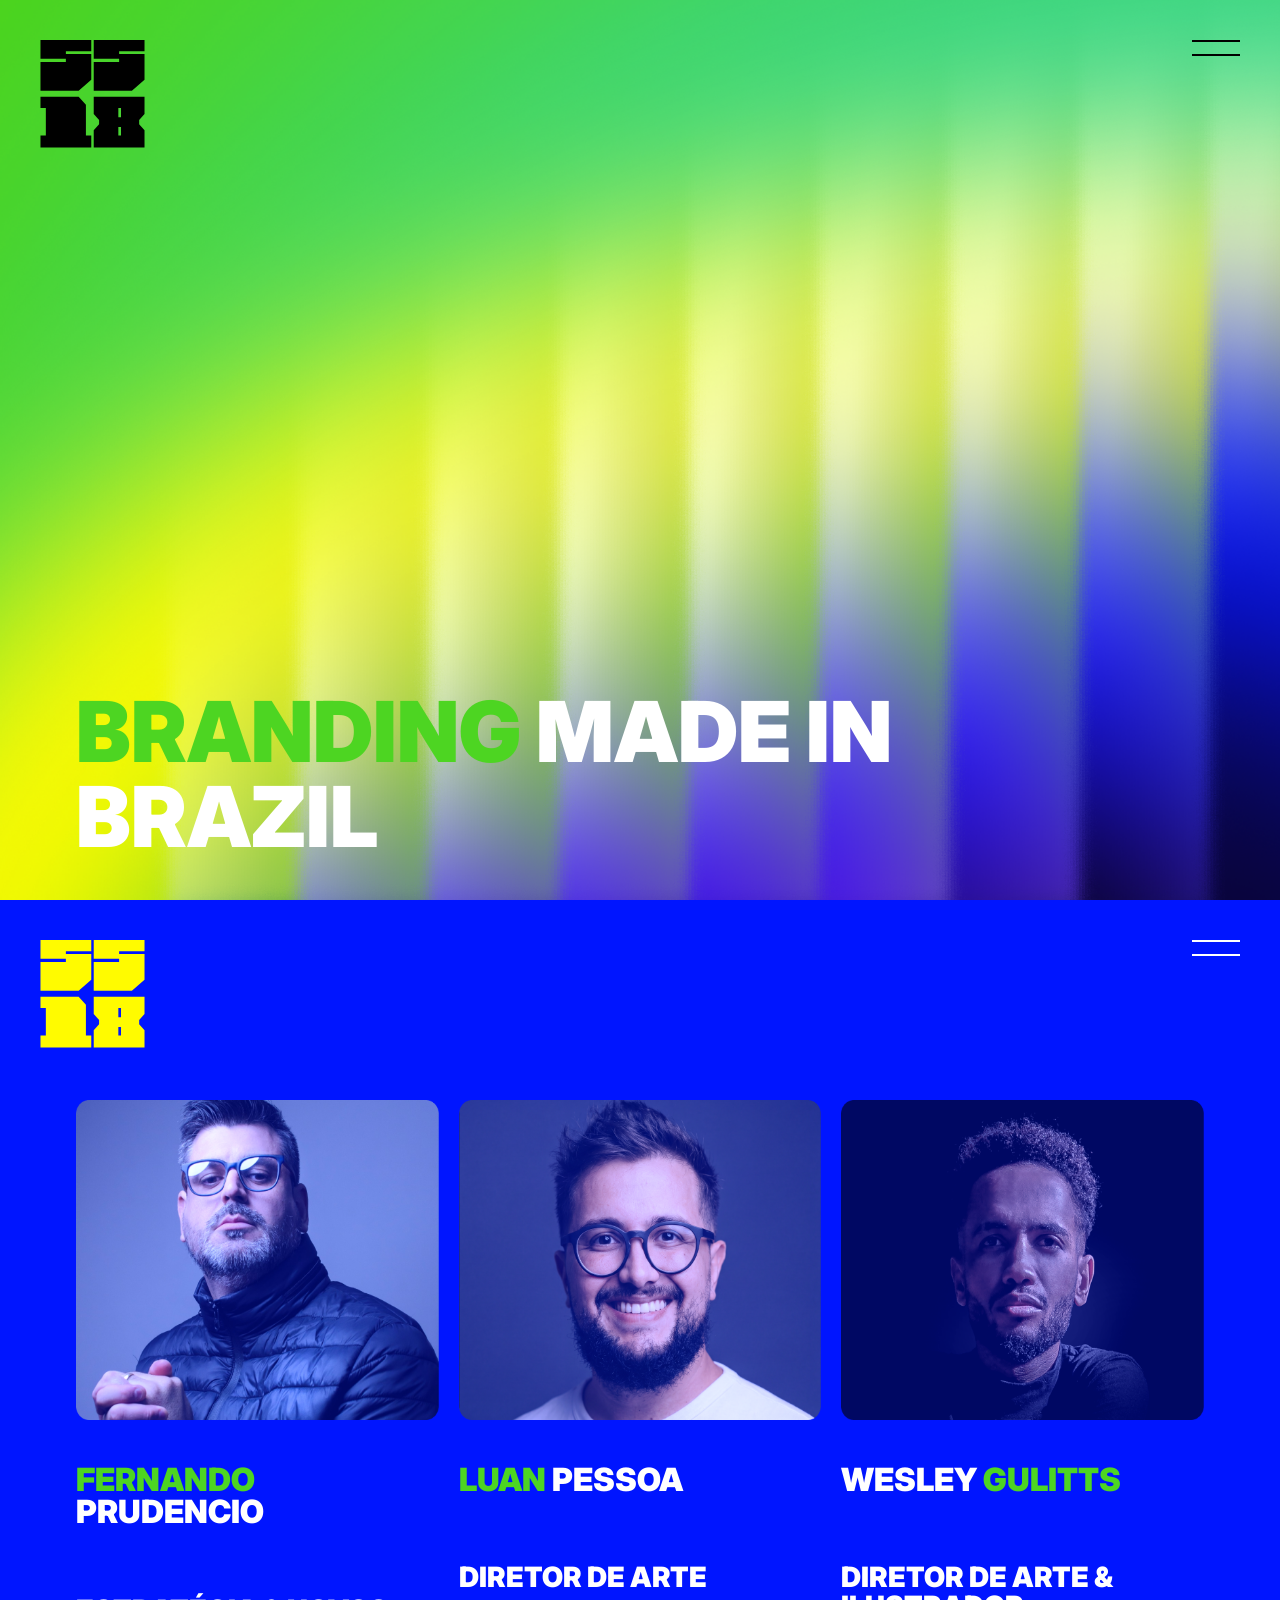
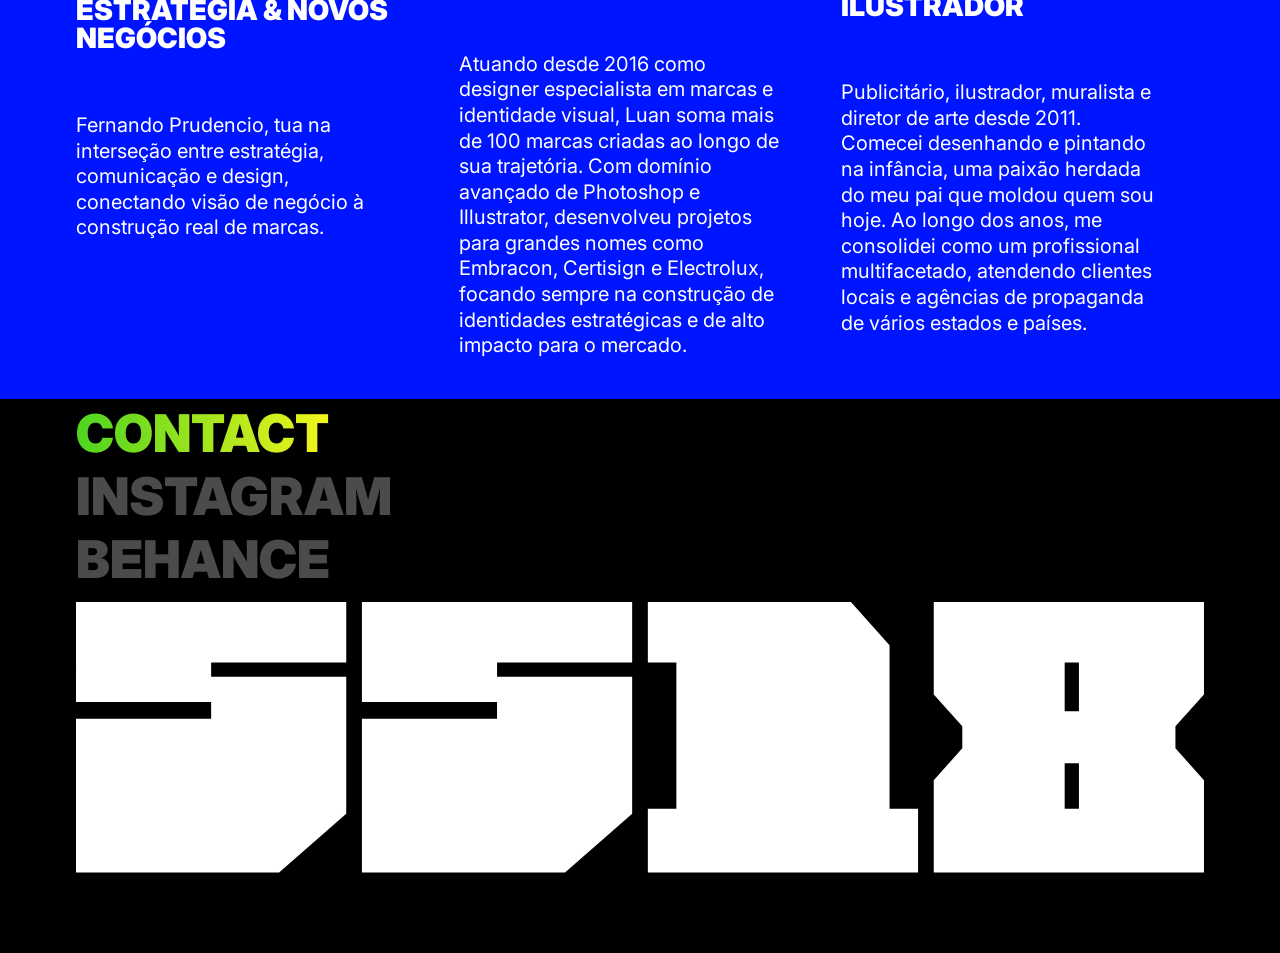
==== commit 4579412b: "refactor: implement per-section navigation bars and dynamic scroll-based menu synchronization" ====
--- a/index.html
+++ b/index.html
@@ -13,24 +13,37 @@
   <link href="https://fonts.googleapis.com/css2?family=Inter:ital,opsz,wght@0,14..32,100..900;1,14..32,100..900&display=swap" rel="stylesheet">
 </head>
 <body>
+
   <div id="contentWrapper">
   <main>
-    <div class="navContainer">
-      <div class="logoMaster">
-        <a href="#home">
-          <img src="./img/icons/logoNavHome.svg" alt="Logo 5518">
-        </a>
-      </div>
-      <nav id="navMenu">
-        <svg id="iconMenu" width="48" height="16" viewBox="0 0 48 16" fill="none" xmlns="http://www.w3.org/2000/svg" style="cursor: pointer;">
-          <path d="M0 1H48M0 15H48" stroke="white" stroke-width="2"/>
-        </svg>
-      </nav>
-    </div>
     <section id="home" class="home">
+      <div class="navContainer">
+        <div class="logoMaster">
+          <a href="#home">
+            <img src="./img/icons/logoNavHome.svg" alt="Logo 5518">
+          </a>
+        </div>
+        <nav class="navMenu">
+          <svg class="iconMenu" width="48" height="16" viewBox="0 0 48 16" fill="none" xmlns="http://www.w3.org/2000/svg" style="cursor: pointer;">
+            <path d="M0 1H48M0 15H48" stroke="black" stroke-width="2"/>
+          </svg>
+        </nav>
+      </div>
       <h1><span>branding</span> made in brazil</h1>
     </section>
     <section id="bio" class="bio">
+      <div class="navContainer">
+        <div class="logoMaster">
+          <a href="#home">
+            <img src="./img/icons/logoNavBio.svg" alt="Logo 5518">
+          </a>
+        </div>
+        <nav class="navMenu">
+          <svg class="iconMenu" width="48" height="16" viewBox="0 0 48 16" fill="none" xmlns="http://www.w3.org/2000/svg" style="cursor: pointer;">
+            <path d="M0 1H48M0 15H48" stroke="white" stroke-width="2"/>
+          </svg>
+        </nav>
+      </div>
       <div class="bioCard fernando">
         <img src="./img/pages/bio/fernando.png" alt="fernando prudencio">
         <h1><span>fernando</span> prudencio</h1>
@@ -51,6 +64,18 @@
       </div>
     </section>
     <section id="jobs" class="jobs">
+      <div class="navContainer">
+        <div class="logoMaster">
+          <a href="#home">
+            <img src="./img/icons/logoNavJobs.svg" alt="Logo 5518">
+          </a>
+        </div>
+        <nav class="navMenu">
+          <svg class="iconMenu" width="48" height="16" viewBox="0 0 48 16" fill="none" xmlns="http://www.w3.org/2000/svg" style="cursor: pointer;">
+            <path d="M0 1H48M0 15H48" stroke="#4B4B4B" stroke-width="2"/>
+          </svg>
+        </nav>
+      </div>
       <div class="jobsTitle">
         <h2 class="text textLinear">all</h2>
         <h2 class="text textGray">branding</h2>
@@ -185,7 +210,7 @@
   <aside id="sideMenu">
     <div class="sideMenuTop">
       <a href="#home">
-        <img src="./img/icons/logoNavBio.svg" alt="5518 logo" class="sideMenuLogo">
+        <img src="./img/icons/logoNavJobs.svg" alt="5518 logo" class="sideMenuLogo">
       </a>
       <svg id="closeMenu" width="40" height="40" viewBox="0 0 24 24" fill="none" stroke="#ffff" stroke-width="1" style="cursor: pointer;">
         <path d="M18 6L6 18M6 6l12 12"/>
--- a/style.css
+++ b/style.css
@@ -1,13 +1,13 @@
 .navContainer{
   display: flex;
   justify-content: space-between;
-  align-items: center;
-
-  position: fixed; /* trocar para fixed para usar versao anteior*/
+  align-items: flex-start;
+
+  position: absolute; /* trocar para fixed para usar versao anteior*/
   top: 0;
   left: 0;
   width: 100%;
-  padding: 10px 40px;
+  padding: 40px;
   box-sizing: border-box;
   z-index: 1000;
   background: transparent;
@@ -54,7 +54,7 @@
   display: flex;
   flex-direction: column;
   justify-content: space-between;
-  padding: 40px 76px;
+  padding: 76px;
   box-sizing: border-box;
   opacity: 0;
   visibility: hidden;
@@ -132,6 +132,22 @@
   align-items: flex-end;
   padding: 40px 76px;
   box-sizing: border-box;
+
+  position: sticky;
+  top: 0;
+  z-index: 1;
+}
+
+
+
+.bio {
+  position: relative;
+  z-index: 3;
+}
+
+.jobs, .jobDetail, .footer {
+  position: relative;
+  z-index: 2;
 }
 
 
@@ -160,7 +176,7 @@
 
 .bio{
   display: flex;
-  padding: 150px 76px 20px;
+  padding: 200px 76px 20px;
   justify-content: space-around;
   width: 100%;
   min-height: 100vh;
@@ -611,9 +627,12 @@
     width: 30px;
     height: 30px;
   }
-
-    #sideMenu {
-    padding: 20px 40px;
+  .navContainer {
+    padding: 40px;
+  }
+
+  #sideMenu {
+    padding: 40px;
   }
   
   #menuOptions li a {
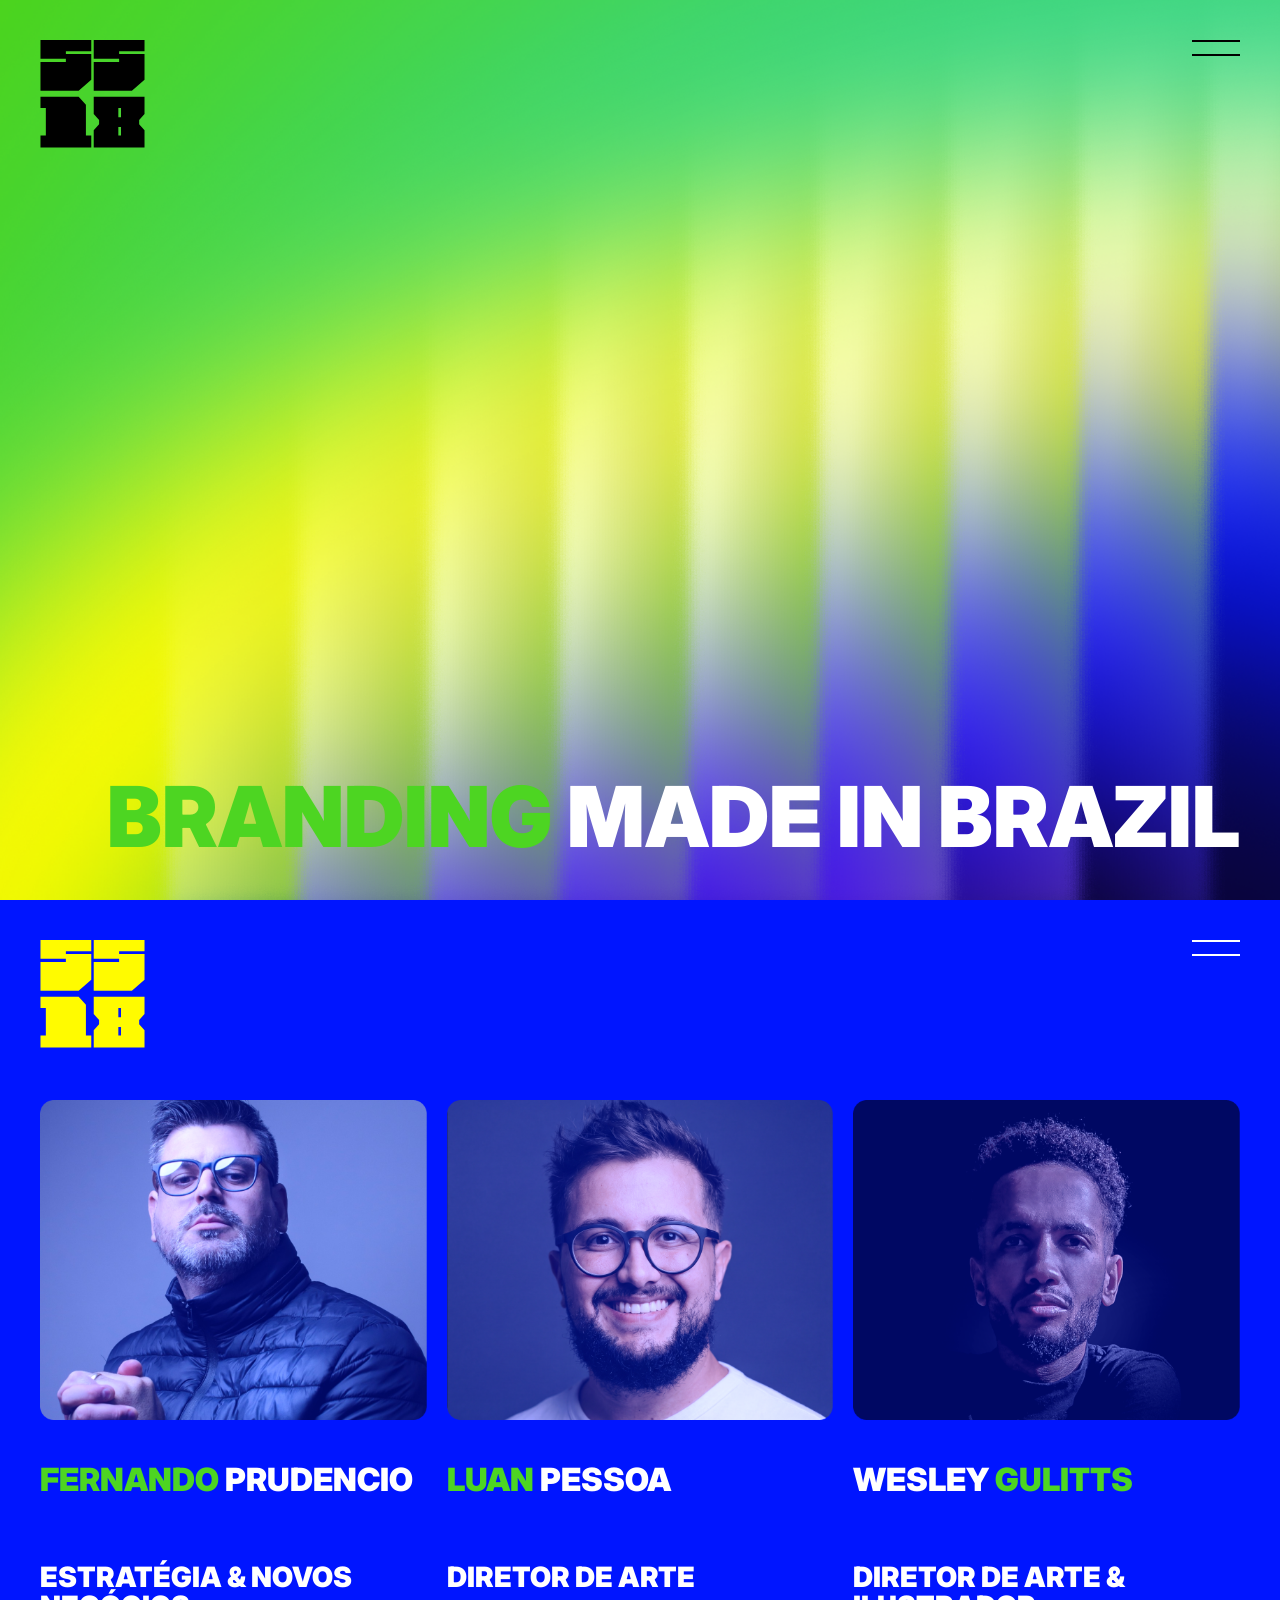
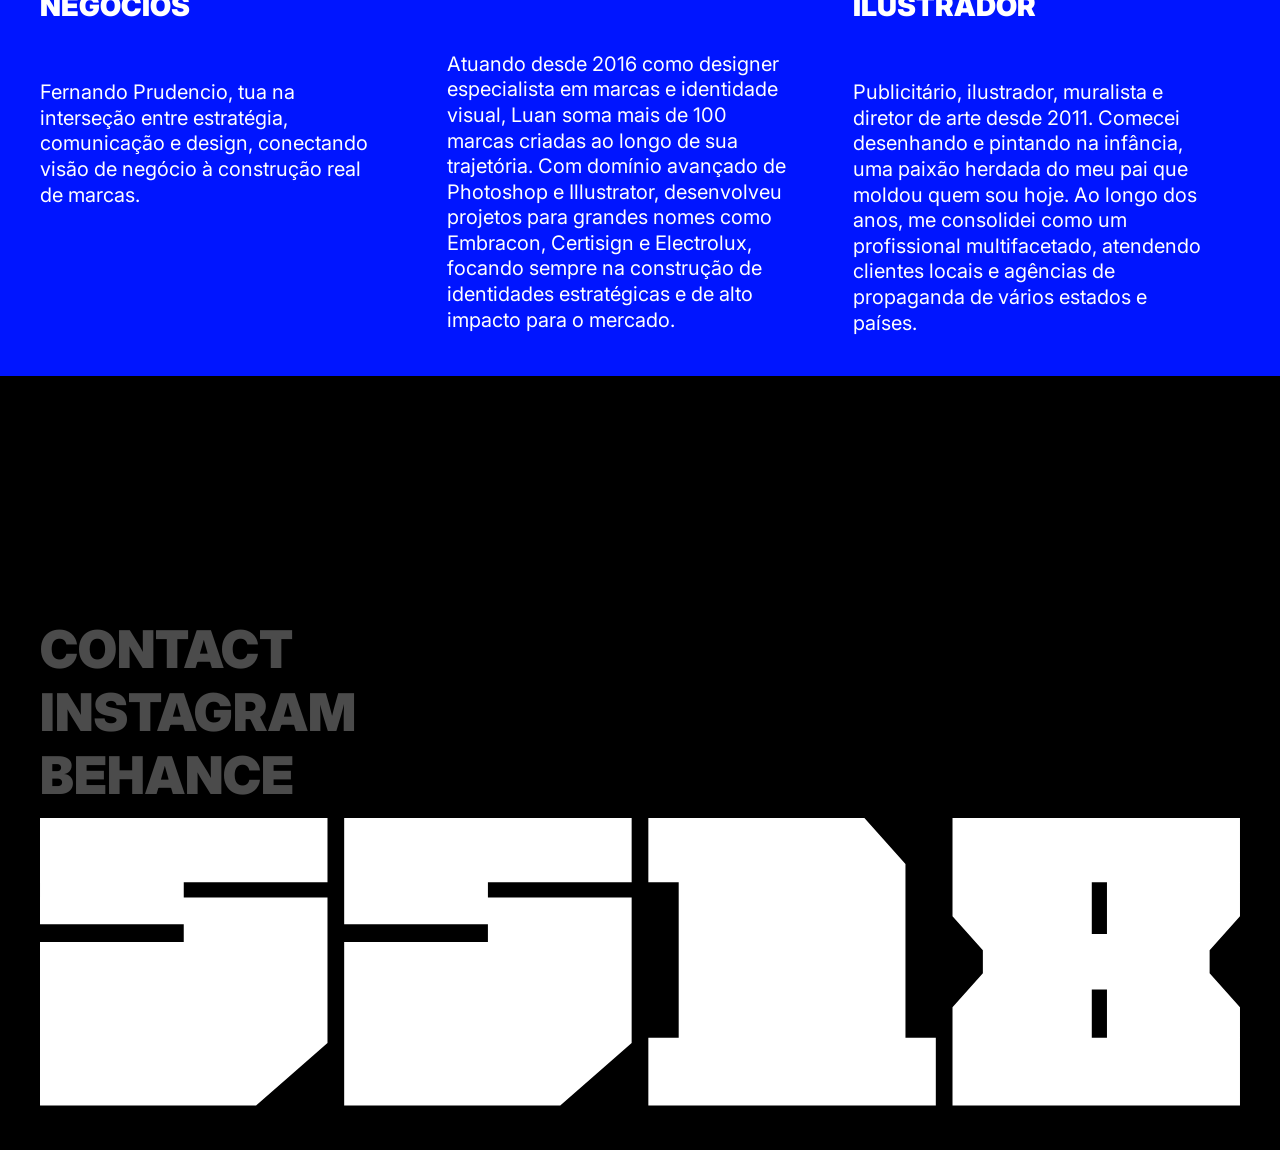
==== commit 4d85e862: "style: set container height to 100vh and update text styles to use gray class on hover and elements" ====
--- a/index.html
+++ b/index.html
@@ -77,7 +77,7 @@
         </nav>
       </div>
       <div class="jobsTitle">
-        <h2 class="text textLinear">all</h2>
+        <h2 class="text textGray">all</h2>
         <h2 class="text textGray">branding</h2>
         <h2 class="text textGray">corporative</h2>
         <h2 class="text textGray">sport</h2>
@@ -197,7 +197,7 @@
   </main>
   <footer id="footer" class="footer">
     <div class="footerLinks">
-      <a class="text textLinear" href="">contact</a>
+      <a class="text textGray" href="">contact</a>
       <a class="text textGray" href="">instagram</a>
       <a class="text textGray" href="">behance</a>
     </div>
--- a/style.css
+++ b/style.css
@@ -21,7 +21,7 @@
   top: 0;
   left: 0;
   width: 100%;
-  padding: 10px 40px;
+  padding: 40px;
   box-sizing: border-box;
   z-index: 1000;
 }
@@ -130,7 +130,7 @@
   flex-direction: row;
   justify-content: flex-end;
   align-items: flex-end;
-  padding: 40px 76px;
+  padding: 40px;
   box-sizing: border-box;
 
   position: sticky;
@@ -176,7 +176,7 @@
 
 .bio{
   display: flex;
-  padding: 200px 76px 20px;
+  padding: 200px 40px 20px;
   justify-content: space-around;
   width: 100%;
   min-height: 100vh;
@@ -248,7 +248,7 @@
   display: flex;
   width: 100%;
   min-height: 100vh;
-  padding: 0px 76px 76px 76px;
+  padding: 0px 40px;
   box-sizing: border-box;
   background-color: #000000;
   align-items: stretch;
@@ -323,7 +323,7 @@
 .jobDetail{
   background-color: #FFFFFF;
   display: flex;
-  padding: 50px 76px 0;
+  padding: 50px 40px 0;
   gap: 150px;
   width: 100%;
   box-sizing: border-box;
@@ -453,8 +453,9 @@
   gap: 11px;
   display: flex;
   flex-direction: column;
-
-  padding: 76px;
+  height: 100vh;
+
+  padding: 40px;
   box-sizing: border-box;
 }
 
@@ -471,7 +472,7 @@
   text-transform: uppercase;
 }
 
-.textLinear {
+.textGray:hover {
   /* background: linear-gradient(90deg, #4DD520, #F3F51C); */
   background: linear-gradient(to right, #4DD520 0%, #F3F51C 100%);
   -webkit-background-clip: text;
@@ -672,6 +673,10 @@
 
   .imagesGroup {
     transform: translateX(-160px) scale(0.5);
+  }
+
+  .navContainerJobDetail{
+    padding: 20px;
   }
 
   .jobDetail {
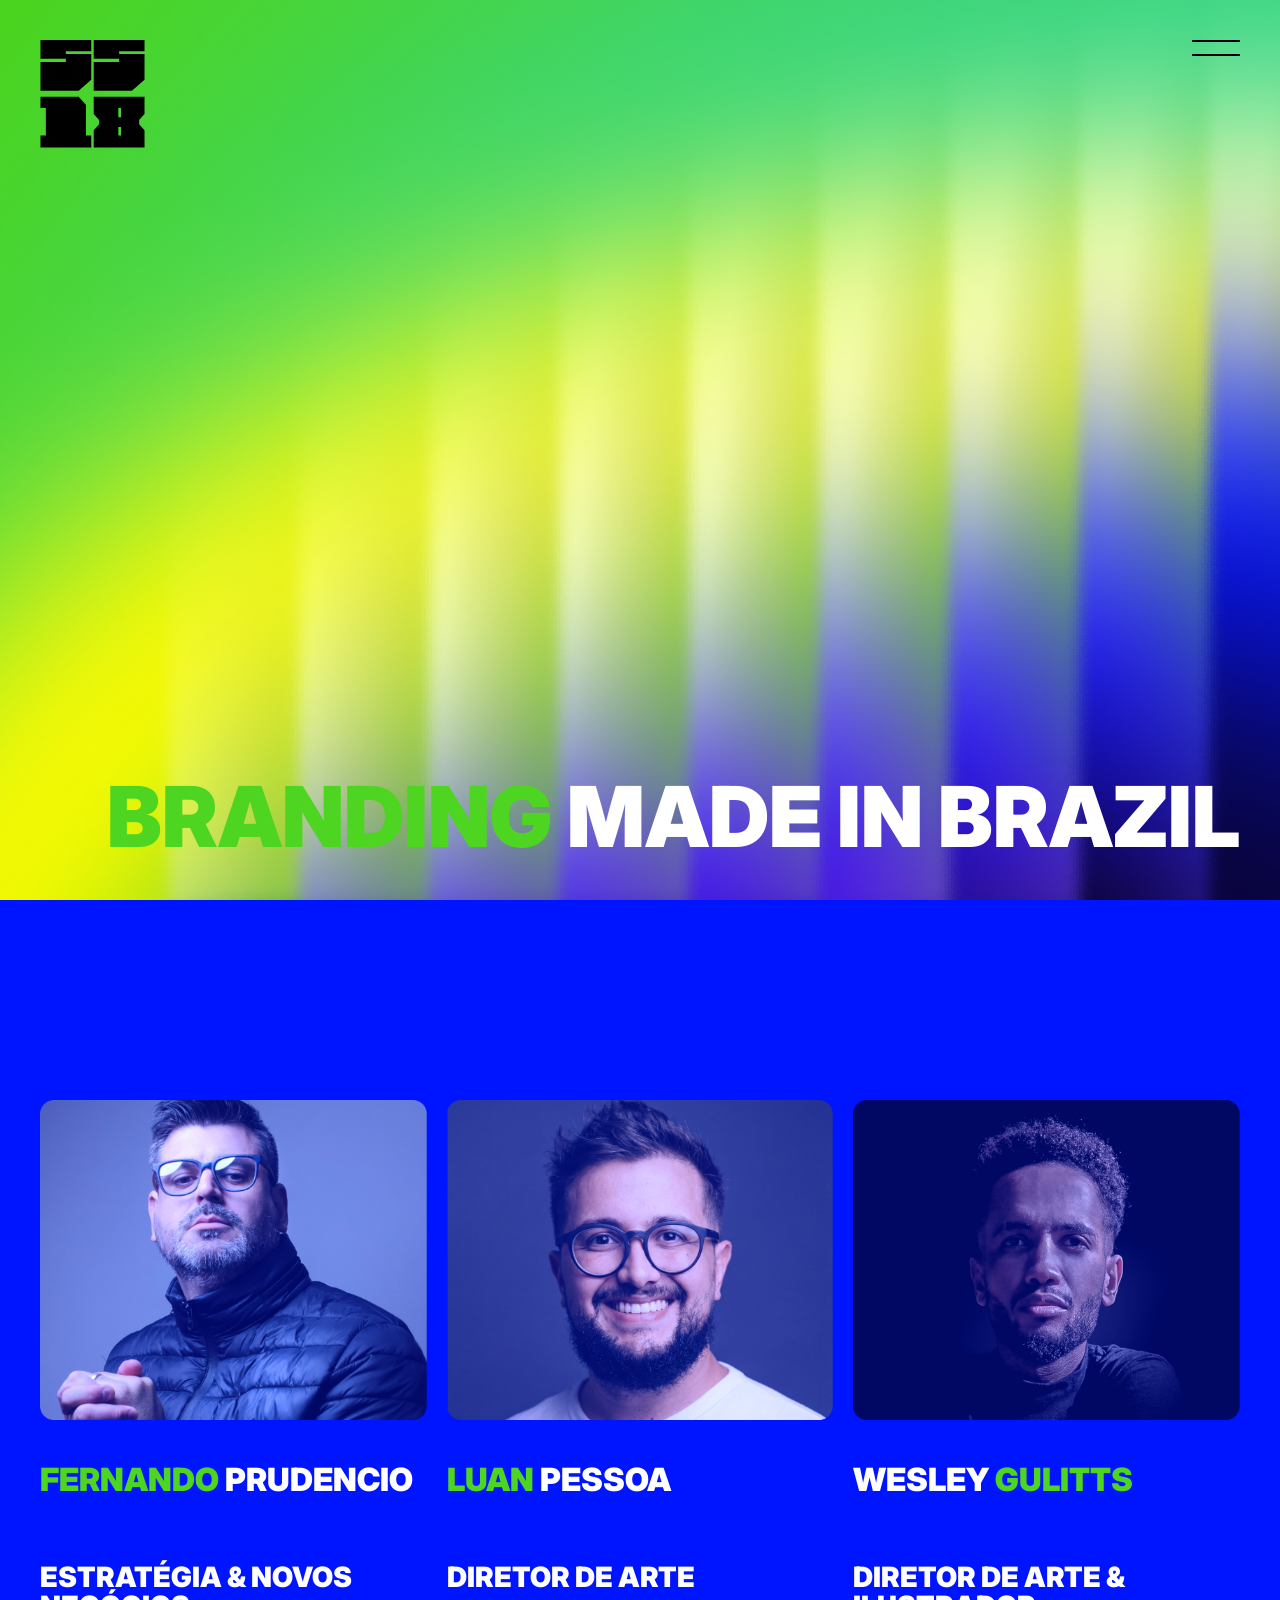
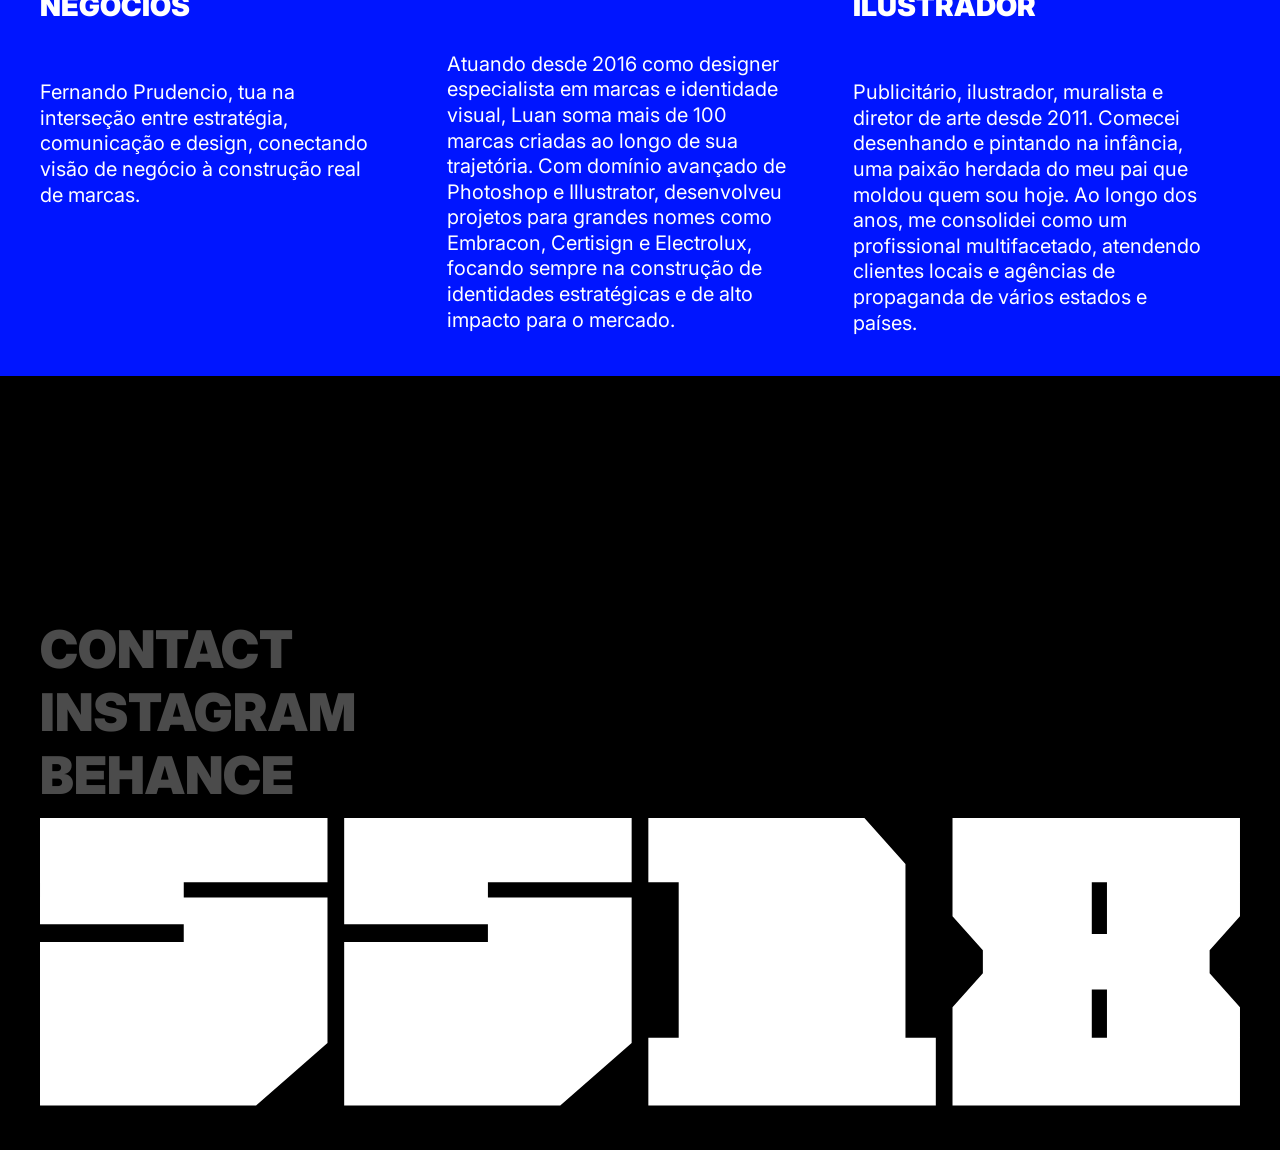
==== commit 561b71c2: "feat: implement fixed navigation with dynamic logo and style updates based on scroll position" ====
--- a/index.html
+++ b/index.html
@@ -16,34 +16,23 @@
 
   <div id="contentWrapper">
   <main>
+    <div class="navContainer">
+      <div class="logoMaster">
+        <a href="#home">
+          <img id="navLogo" src="./img/icons/logoNavHome.svg" alt="Logo 5518">
+        </a>
+      </div>
+      <nav class="navMenu">
+        <svg class="iconMenu" width="48" height="16" viewBox="0 0 48 16" fill="none" xmlns="http://www.w3.org/2000/svg" style="cursor: pointer;">
+          <path id="navIconPath" d="M0 1H48M0 15H48" stroke="black" stroke-width="2"/>
+        </svg>
+      </nav>
+    </div>
     <section id="home" class="home">
-      <div class="navContainer">
-        <div class="logoMaster">
-          <a href="#home">
-            <img src="./img/icons/logoNavHome.svg" alt="Logo 5518">
-          </a>
-        </div>
-        <nav class="navMenu">
-          <svg class="iconMenu" width="48" height="16" viewBox="0 0 48 16" fill="none" xmlns="http://www.w3.org/2000/svg" style="cursor: pointer;">
-            <path d="M0 1H48M0 15H48" stroke="black" stroke-width="2"/>
-          </svg>
-        </nav>
-      </div>
       <h1><span>branding</span> made in brazil</h1>
     </section>
     <section id="bio" class="bio">
-      <div class="navContainer">
-        <div class="logoMaster">
-          <a href="#home">
-            <img src="./img/icons/logoNavBio.svg" alt="Logo 5518">
-          </a>
-        </div>
-        <nav class="navMenu">
-          <svg class="iconMenu" width="48" height="16" viewBox="0 0 48 16" fill="none" xmlns="http://www.w3.org/2000/svg" style="cursor: pointer;">
-            <path d="M0 1H48M0 15H48" stroke="white" stroke-width="2"/>
-          </svg>
-        </nav>
-      </div>
+
       <div class="bioCard fernando">
         <img src="./img/pages/bio/fernando.png" alt="fernando prudencio">
         <h1><span>fernando</span> prudencio</h1>
@@ -64,18 +53,7 @@
       </div>
     </section>
     <section id="jobs" class="jobs">
-      <div class="navContainer">
-        <div class="logoMaster">
-          <a href="#home">
-            <img src="./img/icons/logoNavJobs.svg" alt="Logo 5518">
-          </a>
-        </div>
-        <nav class="navMenu">
-          <svg class="iconMenu" width="48" height="16" viewBox="0 0 48 16" fill="none" xmlns="http://www.w3.org/2000/svg" style="cursor: pointer;">
-            <path d="M0 1H48M0 15H48" stroke="#4B4B4B" stroke-width="2"/>
-          </svg>
-        </nav>
-      </div>
+
       <div class="jobsTitle">
         <h2 class="text textGray">all</h2>
         <h2 class="text textGray">branding</h2>
--- a/style.css
+++ b/style.css
@@ -3,7 +3,7 @@
   justify-content: space-between;
   align-items: flex-start;
 
-  position: absolute; /* trocar para fixed para usar versao anteior*/
+  position: fixed;
   top: 0;
   left: 0;
   width: 100%;
